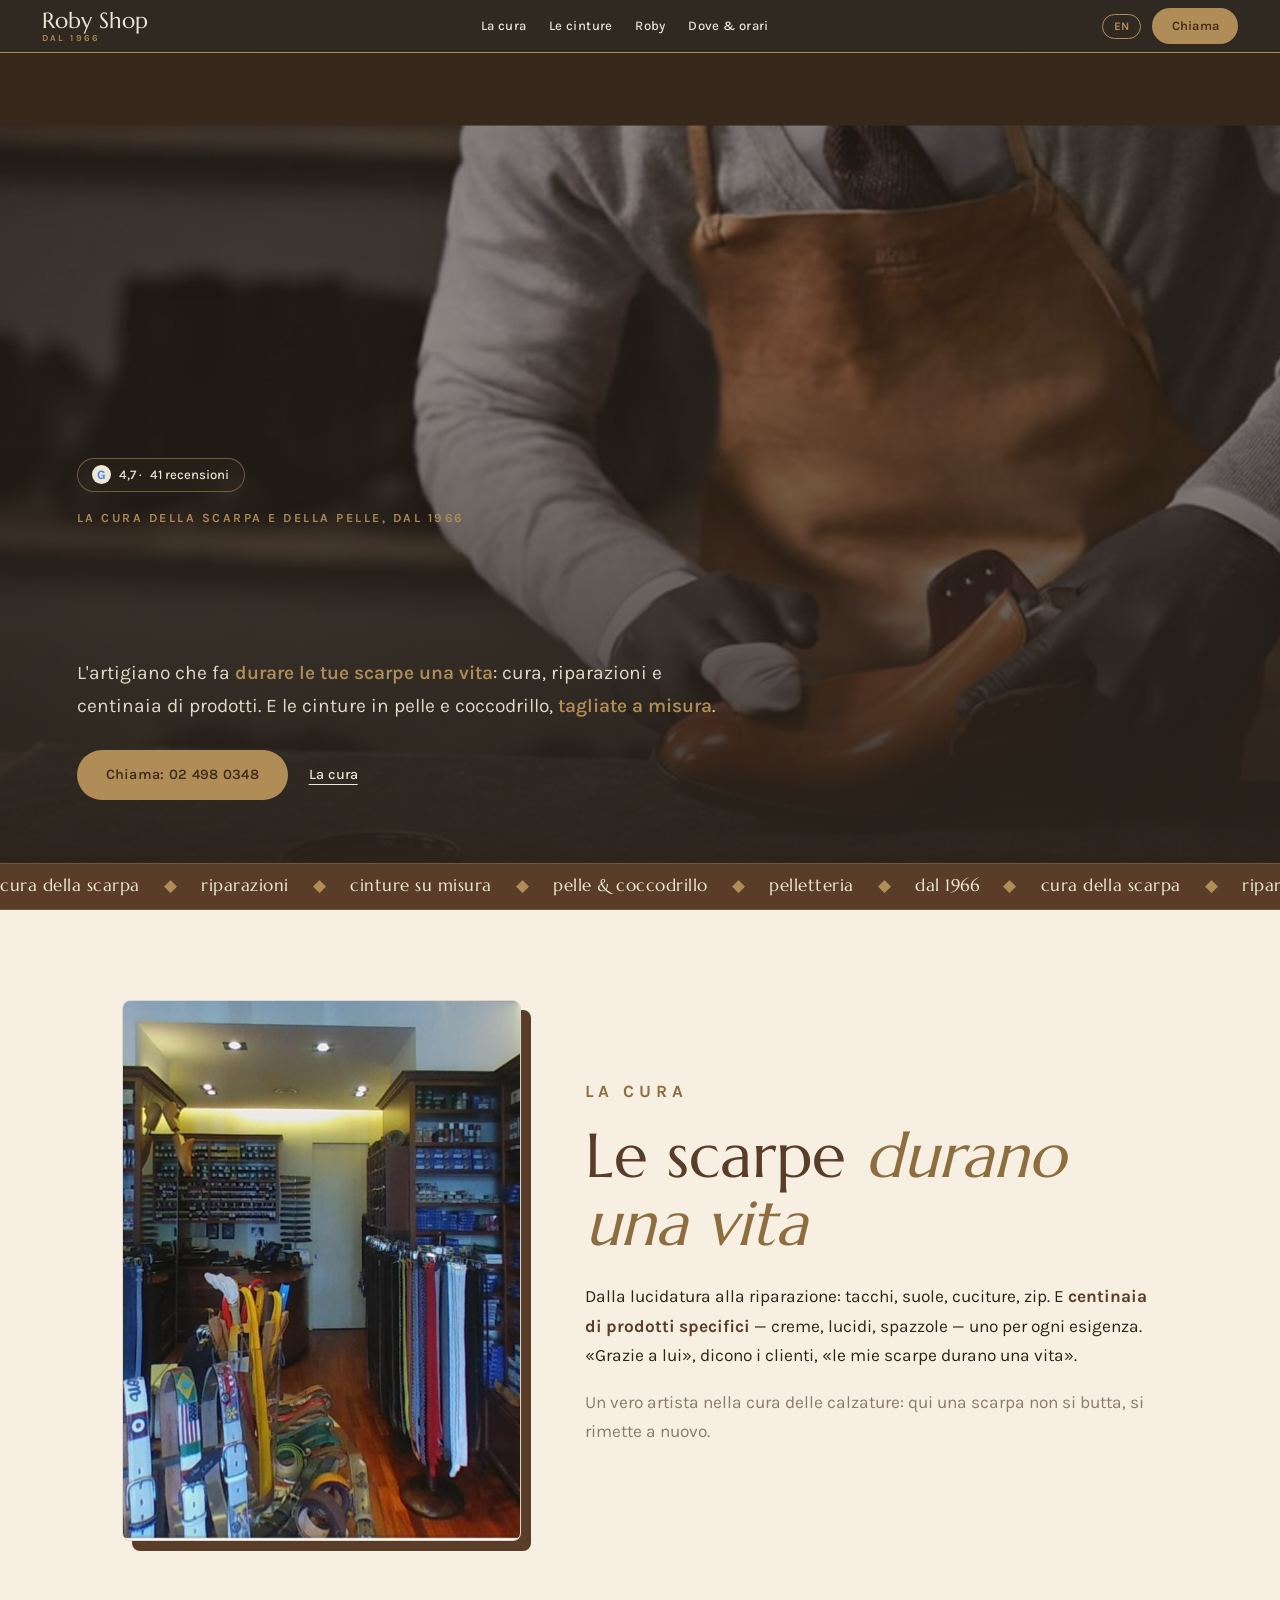
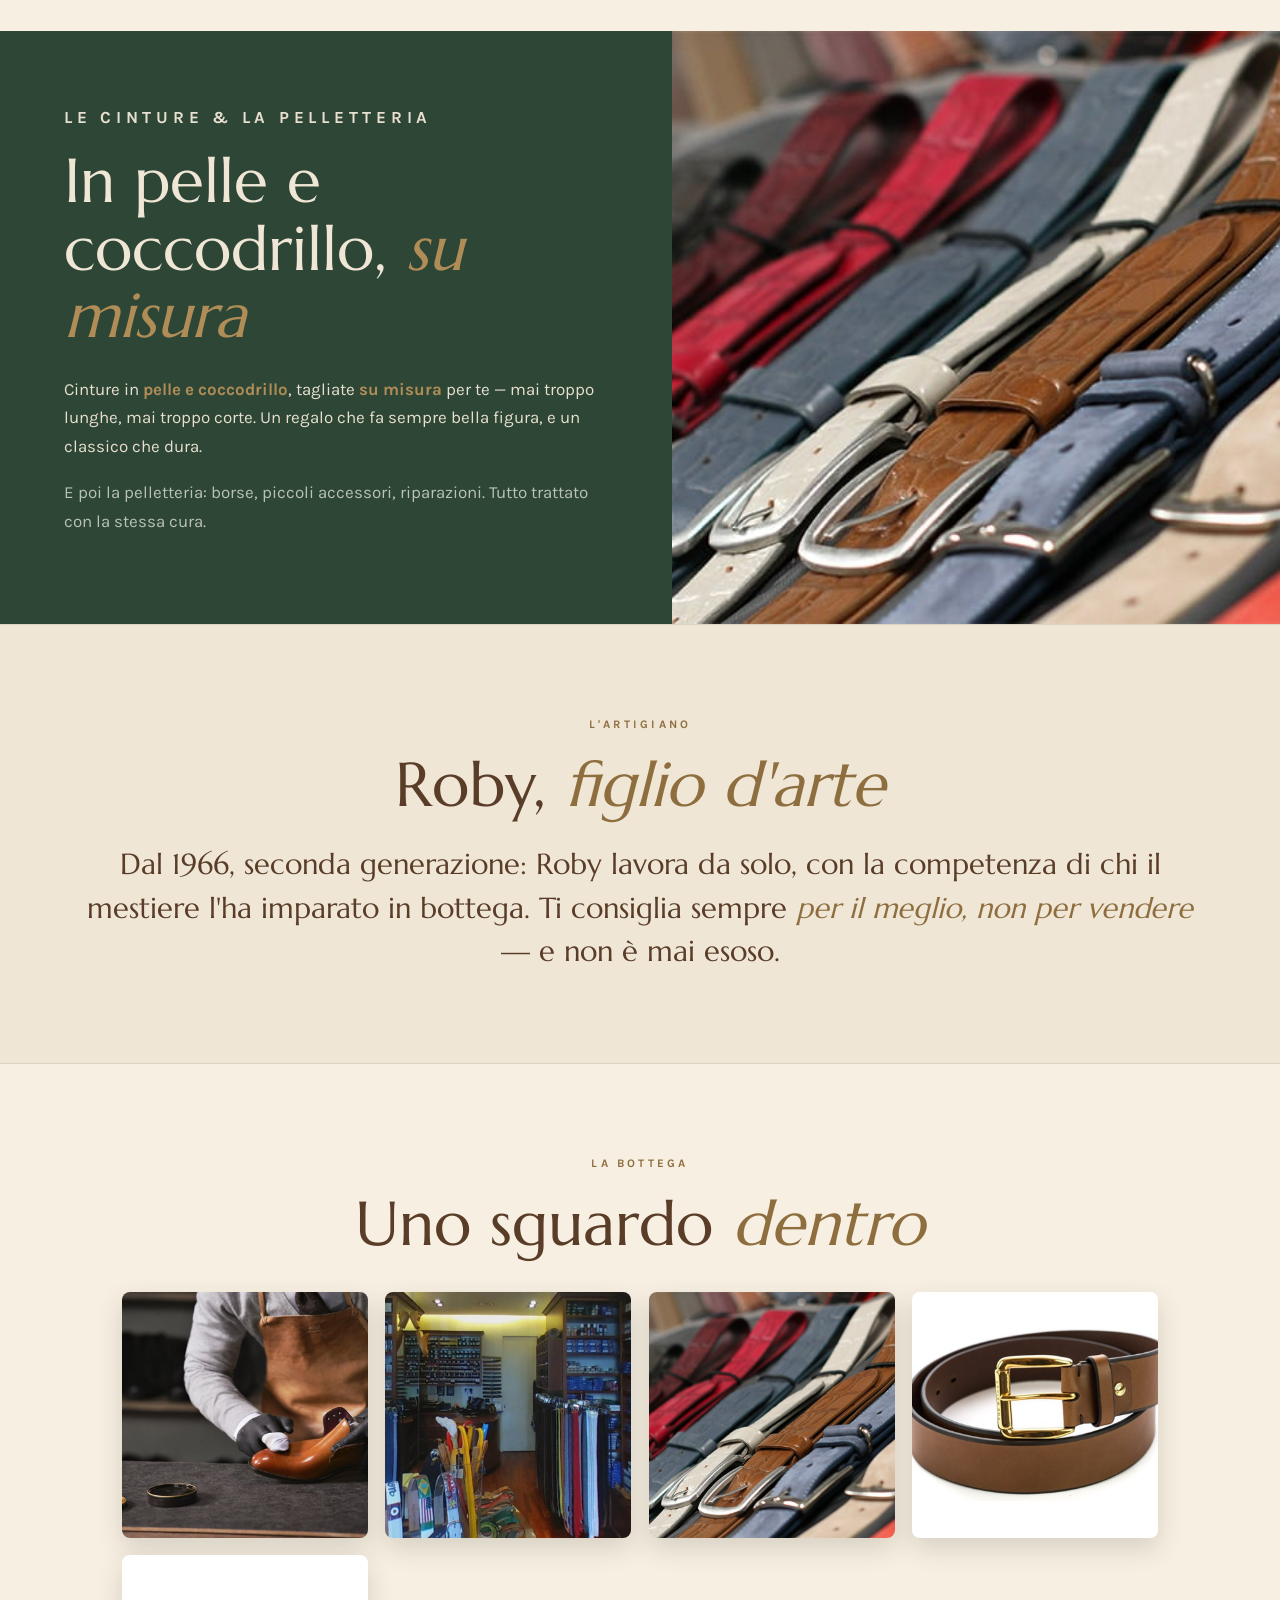
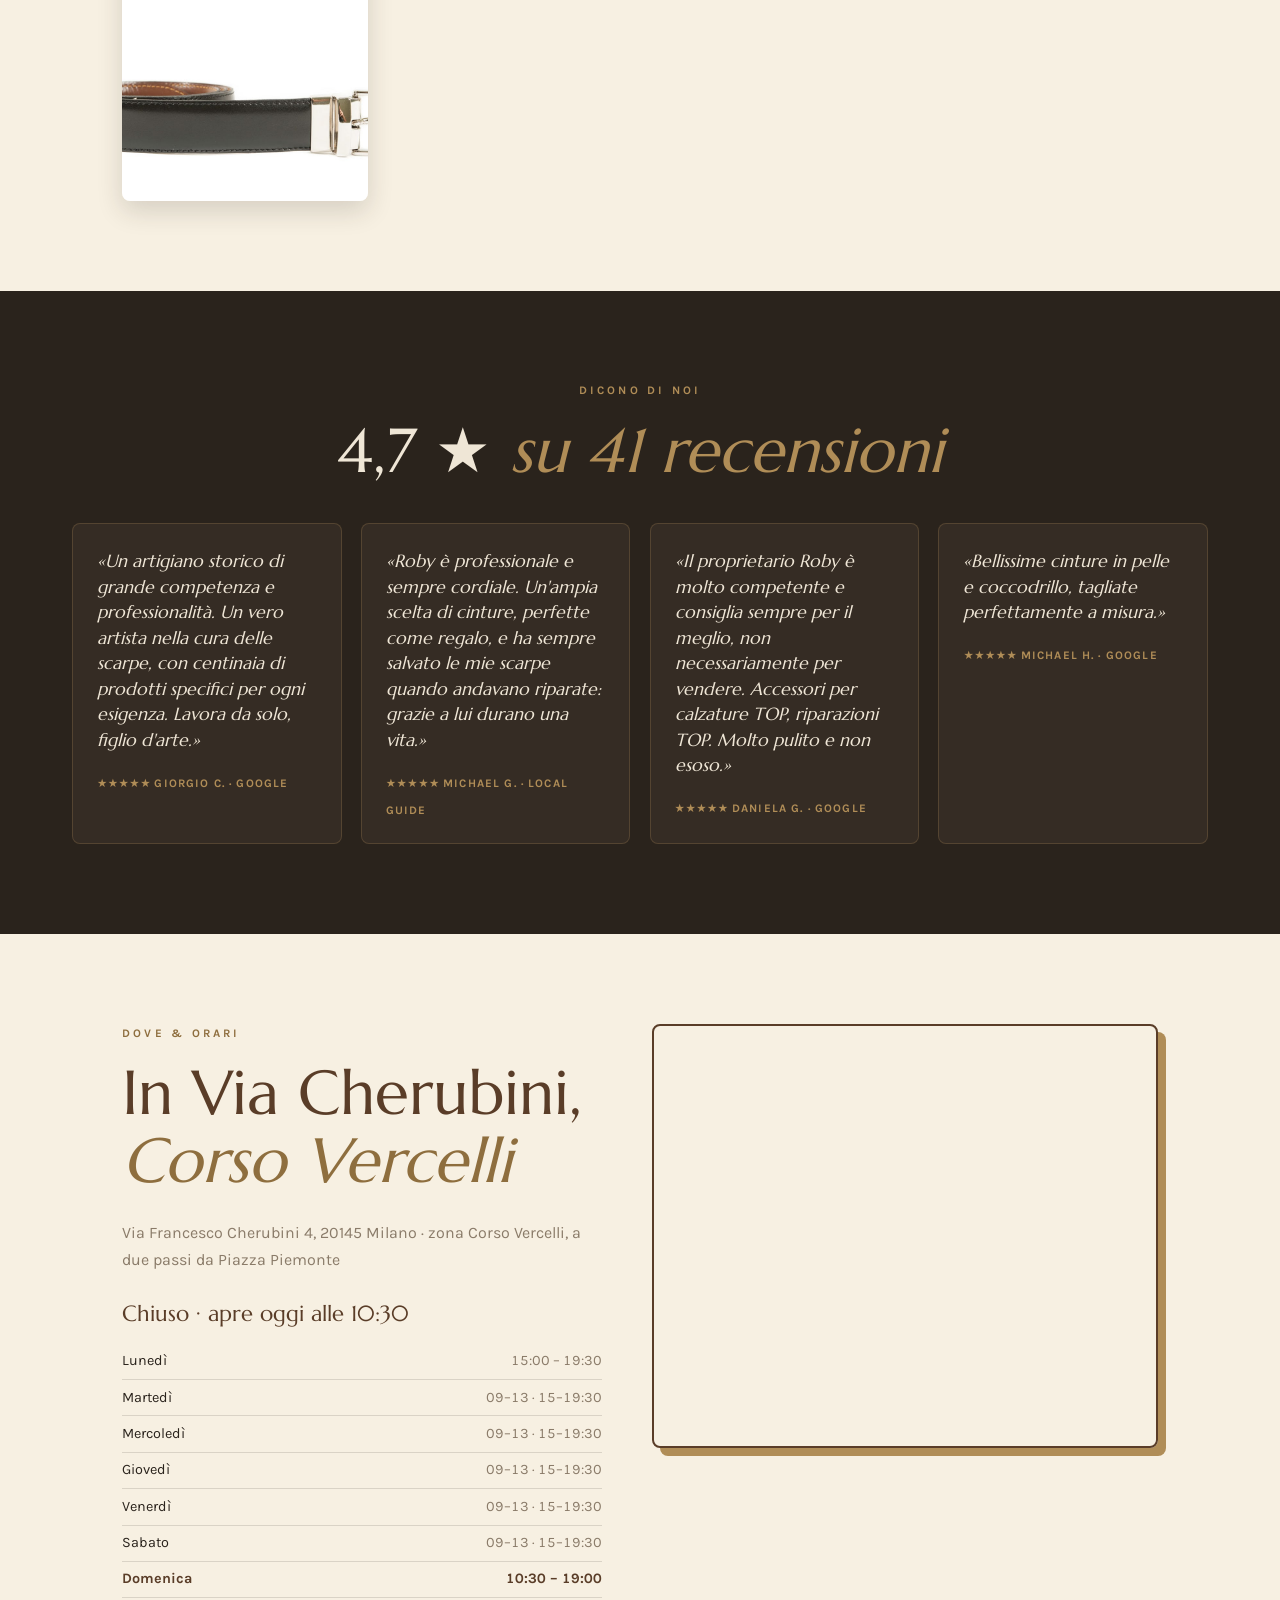
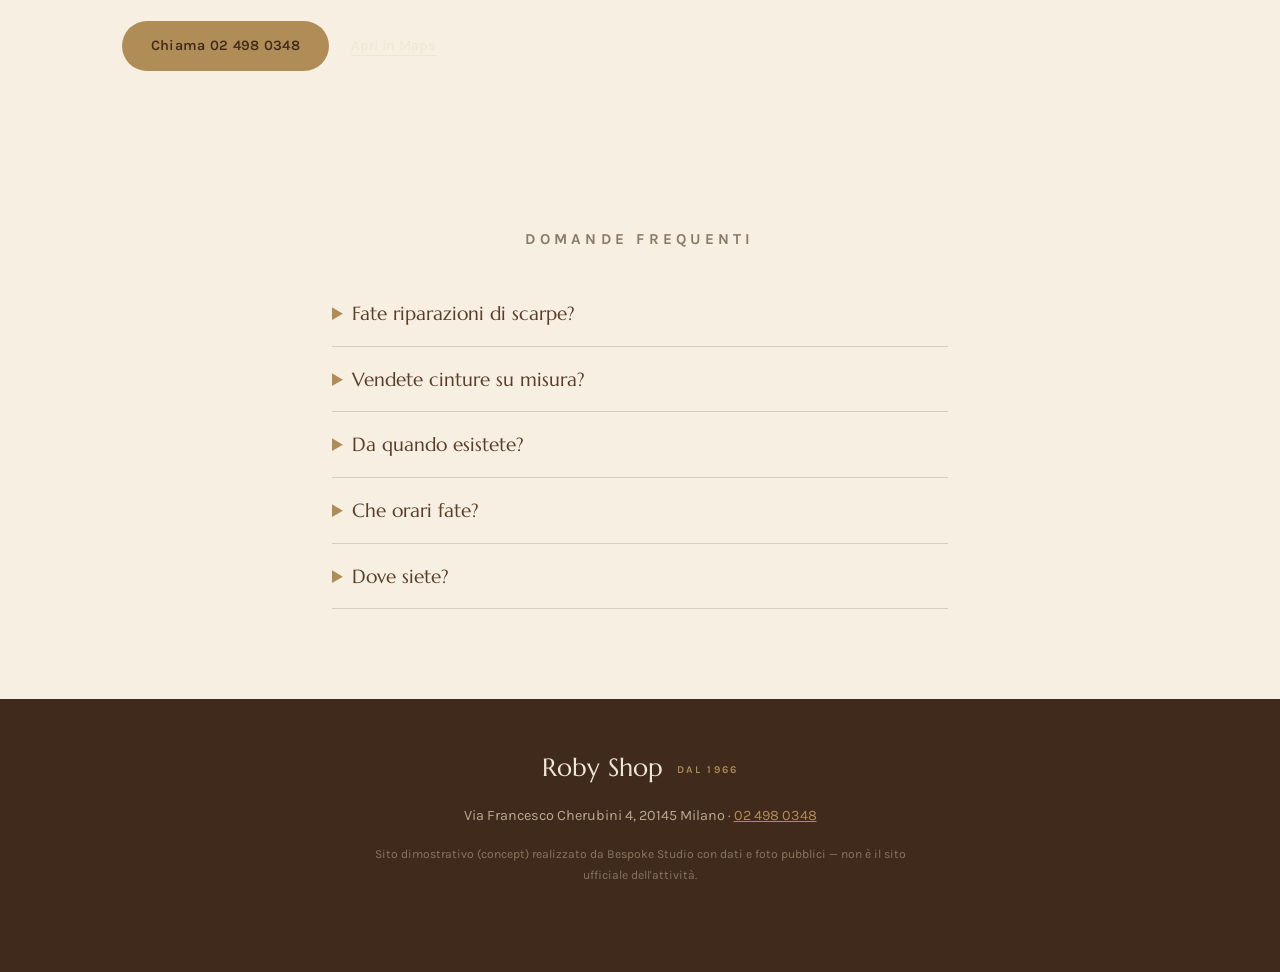
==== index.html @ acda4b62 "Roby Shop — la cura della scarpa e della pelle dal 1966 (Corso Vercelli) Sito dimostrativo (concept)" ====
<!DOCTYPE html>
<html lang="it">
<head>
<meta charset="UTF-8">
<meta name="viewport" content="width=device-width, initial-scale=1.0">
<title>Roby Shop — cura della scarpa e pelletteria dal 1966, Corso Vercelli Milano</title>
<meta name="description" content="Roby Shop, dal 1966 in Via Cherubini 4 a Milano (Corso Vercelli): la cura della scarpa con centinaia di prodotti e riparazioni impeccabili, le cinture in pelle e coccodrillo tagliate a misura, la pelletteria. L'artigiano che fa durare le tue scarpe una vita. Chiama 02 498 0348.">
<link rel="canonical" href="https://rotenzark.github.io/roby-shop/">
<meta property="og:type" content="website">
<meta property="og:title" content="Roby Shop — cura della scarpa e pelletteria dal 1966, Milano">
<meta property="og:description" content="La cura della scarpa, le riparazioni e le cinture in pelle e coccodrillo tagliate a misura. L'artigiano di Corso Vercelli che fa durare le scarpe una vita, dal 1966.">
<meta property="og:image" content="https://rotenzark.github.io/roby-shop/img/og-image.jpg">
<meta property="og:url" content="https://rotenzark.github.io/roby-shop/">
<meta name="twitter:card" content="summary_large_image">
<link rel="icon" href="img/favicon.svg" type="image/svg+xml">
<link rel="icon" href="img/favicon-32.png" type="image/png" sizes="32x32">
<link rel="apple-touch-icon" href="img/apple-touch-icon.png">
<link rel="preconnect" href="https://fonts.googleapis.com">
<link rel="preconnect" href="https://fonts.gstatic.com" crossorigin>
<link href="https://fonts.googleapis.com/css2?family=Marcellus&family=Karla:ital,wght@0,300;0,400;0,500;0,600;1,400&display=swap" rel="stylesheet">
<link rel="stylesheet" href="css/styles.css?v=1">
<script type="application/ld+json">
{
  "@context": "https://schema.org",
  "@graph": [
    {
      "@type": "ShoeStore",
      "name": "Roby Shop",
      "image": "https://rotenzark.github.io/roby-shop/img/og-image.jpg",
      "url": "https://rotenzark.github.io/roby-shop/",
      "telephone": "+39024980348",
      "priceRange": "€€",
      "description": "Bottega di cura della scarpa, riparazioni e pelletteria dal 1966 in Corso Vercelli, Milano: centinaia di prodotti per la cura, cinture in pelle e coccodrillo tagliate a misura.",
      "address": { "@type": "PostalAddress", "streetAddress": "Via Francesco Cherubini 4", "addressLocality": "Milano", "postalCode": "20145", "addressCountry": "IT" },
      "geo": { "@type": "GeoCoordinates", "latitude": 45.4669015, "longitude": 9.159762 },
      "aggregateRating": { "@type": "AggregateRating", "ratingValue": "4.7", "reviewCount": "41", "bestRating": "5" },
      "openingHoursSpecification": [
        { "@type": "OpeningHoursSpecification", "dayOfWeek": "Monday", "opens": "15:00", "closes": "19:30" },
        { "@type": "OpeningHoursSpecification", "dayOfWeek": ["Tuesday","Wednesday","Thursday","Friday","Saturday"], "opens": "09:00", "closes": "13:00" },
        { "@type": "OpeningHoursSpecification", "dayOfWeek": ["Tuesday","Wednesday","Thursday","Friday","Saturday"], "opens": "15:00", "closes": "19:30" },
        { "@type": "OpeningHoursSpecification", "dayOfWeek": "Sunday", "opens": "10:30", "closes": "19:00" }
      ]
    },
    {
      "@type": "FAQPage",
      "mainEntity": [
        { "@type": "Question", "name": "Fate riparazioni di scarpe?", "acceptedAnswer": { "@type": "Answer", "text": "Sì: tacchi, suole, cuciture, zip. E la cura completa con centinaia di prodotti specifici — lucidi, creme, spazzole — per far durare le tue scarpe una vita." } },
        { "@type": "Question", "name": "Vendete cinture su misura?", "acceptedAnswer": { "@type": "Answer", "text": "Sì: cinture in pelle e in coccodrillo, tagliate a misura per te. Perfette anche come regalo. E ripariamo borse e pelletteria." } },
        { "@type": "Question", "name": "Da quando esistete?", "acceptedAnswer": { "@type": "Answer", "text": "Dal 1966. Roby è un artigiano figlio d'arte, seconda generazione: consiglia sempre per il meglio, non per vendere." } },
        { "@type": "Question", "name": "Che orari fate?", "acceptedAnswer": { "@type": "Answer", "text": "Lunedì 15:00–19:30; da martedì a sabato 09:00–13:00 e 15:00–19:30; domenica 10:30–19:00." } },
        { "@type": "Question", "name": "Dove siete?", "acceptedAnswer": { "@type": "Answer", "text": "In Via Francesco Cherubini 4 a Milano, zona Corso Vercelli. Per informazioni chiama 02 498 0348." } }
      ]
    }
  ]
}
</script>
</head>
<body>

<!-- INTRO -->
<div id="intro" aria-hidden="true">
  <div class="intro-inner">
    <p class="intro-name">Roby Shop</p>
    <p class="intro-sub">dal 1966 · Milano</p>
  </div>
</div>

<!-- HEADER -->
<header id="site-head">
  <a class="brand" href="#top" aria-label="Roby Shop — torna su">
    <span class="brand-name">Roby Shop</span>
    <span class="brand-since">dal 1966</span>
  </a>
  <nav id="mainNav" aria-label="Navigazione principale">
    <a href="#cura" data-i18n="nav.cura">La cura</a>
    <a href="#cinture" data-i18n="nav.cinture">Le cinture</a>
    <a href="#roby" data-i18n="nav.roby">Roby</a>
    <a href="#dove" data-i18n="nav.dove">Dove &amp; orari</a>
  </nav>
  <div class="head-actions">
    <button id="langToggle" type="button" aria-label="Switch language">EN</button>
    <a class="head-call" href="tel:+39024980348" data-i18n="nav.chiama">Chiama</a>
    <button id="burger" aria-label="Menu" aria-expanded="false" aria-controls="mainNav"><span></span><span></span><span></span></button>
  </div>
</header>

<main id="top">

  <!-- HERO -->
  <section class="hero">
    <img id="heroPhoto" src="img/hero.jpg" alt="L'artigiano di Roby Shop che lucida una scarpa in pelle" width="800" height="562" fetchpriority="high">
    <div class="hero-shade" aria-hidden="true"></div>
    <div class="hero-content">
      <p class="hero-badge reveal-hero"><span class="g-logo" aria-hidden="true">G</span> 4,7 · <span data-i18n="hero.rec">41 recensioni</span></p>
      <p class="hero-kicker reveal-hero" data-i18n="hero.kicker">La cura della scarpa e della pelle, dal 1966</p>
      <h1 class="hero-title reveal-hero">Roby Shop</h1>
      <p class="hero-sub reveal-hero" data-i18n="hero.sub">L'artigiano che fa <strong>durare le tue scarpe una vita</strong>: cura, riparazioni e centinaia di prodotti. E le cinture in pelle e coccodrillo, <strong>tagliate a misura</strong>.</p>
      <div class="hero-cta reveal-hero">
        <a class="btn-primary" href="tel:+39024980348" data-i18n="hero.cta1">Chiama: 02 498 0348</a>
        <a class="btn-ghost" href="#cura" data-i18n="hero.cta2">La cura</a>
      </div>
    </div>
  </section>

  <!-- TICKER -->
  <div class="ticker" aria-hidden="true">
    <div class="ticker-track">
      <span data-i18n="tk.1">cura della scarpa</span><i>◆</i><span data-i18n="tk.2">riparazioni</span><i>◆</i><span data-i18n="tk.3">cinture su misura</span><i>◆</i><span data-i18n="tk.4">pelle &amp; coccodrillo</span><i>◆</i><span data-i18n="tk.5">pelletteria</span><i>◆</i><span data-i18n="tk.6">dal 1966</span><i>◆</i>
      <span data-i18n="tk.1b">cura della scarpa</span><i>◆</i><span data-i18n="tk.2b">riparazioni</span><i>◆</i><span data-i18n="tk.3b">cinture su misura</span><i>◆</i><span data-i18n="tk.4b">pelle &amp; coccodrillo</span><i>◆</i><span data-i18n="tk.5b">pelletteria</span><i>◆</i><span data-i18n="tk.6b">dal 1966</span><i>◆</i>
    </div>
  </div>

  <!-- LA CURA -->
  <section id="cura" class="cura">
    <figure class="cura-foto reveal" data-full="img/interno.jpg">
      <img src="img/interno.jpg" alt="L'interno di Roby Shop con i prodotti per la cura della scarpa" width="589" height="800">
    </figure>
    <div class="cura-testo">
      <p class="kicker reveal" data-i18n="cura.kicker">La cura</p>
      <h2 class="titolo reveal"><span data-i18n="cura.t1">Le scarpe</span> <em data-i18n="cura.t2">durano una vita</em></h2>
      <p class="reveal" data-i18n="cura.p1">Dalla lucidatura alla riparazione: tacchi, suole, cuciture, zip. E <strong>centinaia di prodotti specifici</strong> — creme, lucidi, spazzole — uno per ogni esigenza. «Grazie a lui», dicono i clienti, «le mie scarpe durano una vita».</p>
      <p class="reveal muted" data-i18n="cura.p2">Un vero artista nella cura delle calzature: qui una scarpa non si butta, si rimette a nuovo.</p>
    </div>
  </section>

  <!-- LE CINTURE -->
  <section id="cinture" class="cinture">
    <div class="cinture-testo">
      <p class="kicker kicker-ottone reveal" data-i18n="cin.kicker">Le cinture &amp; la pelletteria</p>
      <h2 class="titolo titolo-chiaro reveal"><span data-i18n="cin.t1">In pelle e coccodrillo,</span> <em data-i18n="cin.t2">su misura</em></h2>
      <p class="reveal" data-i18n="cin.p1">Cinture in <strong>pelle e coccodrillo</strong>, tagliate <strong>su misura</strong> per te — mai troppo lunghe, mai troppo corte. Un regalo che fa sempre bella figura, e un classico che dura.</p>
      <p class="reveal muted" data-i18n="cin.p2">E poi la pelletteria: borse, piccoli accessori, riparazioni. Tutto trattato con la stessa cura.</p>
    </div>
    <figure class="cinture-foto reveal" data-full="img/cinture.jpg">
      <img src="img/cinture.jpg" alt="Le cinture in pelle di Roby Shop" width="1000" height="439">
    </figure>
  </section>

  <!-- ROBY -->
  <section id="roby" class="roby">
    <p class="kicker reveal" data-i18n="roby.kicker">L'artigiano</p>
    <h2 class="titolo reveal"><span data-i18n="roby.t1">Roby,</span> <em data-i18n="roby.t2">figlio d'arte</em></h2>
    <p class="roby-lead reveal" data-i18n="roby.lead">Dal 1966, seconda generazione: Roby lavora da solo, con la competenza di chi il mestiere l'ha imparato in bottega. Ti consiglia sempre <strong>per il meglio, non per vendere</strong> — e non è mai esoso.</p>
  </section>

  <!-- GALLERY -->
  <section id="gallery" class="gallery">
    <p class="kicker reveal" data-i18n="gal.kicker">La bottega</p>
    <h2 class="titolo reveal"><span data-i18n="gal.t1">Uno sguardo</span> <em data-i18n="gal.t2">dentro</em></h2>
    <div class="gallery-grid">
      <figure class="shot reveal" data-full="img/gal1.jpg"><img src="img/gal1.jpg" alt="La lucidatura di una scarpa" width="760" height="760"></figure>
      <figure class="shot reveal" data-full="img/gal2.jpg"><img src="img/gal2.jpg" alt="L'interno della bottega" width="760" height="760"></figure>
      <figure class="shot reveal" data-full="img/gal3.jpg"><img src="img/gal3.jpg" alt="Le cinture in pelle" width="760" height="760"></figure>
      <figure class="shot reveal" data-full="img/gal4.jpg"><img src="img/gal4.jpg" alt="Una cintura in cuoio" width="760" height="760"></figure>
      <figure class="shot reveal" data-full="img/gal5.jpg"><img src="img/gal5.jpg" alt="Una cintura reversibile" width="760" height="760"></figure>
    </div>
  </section>

  <!-- RECENSIONI -->
  <section id="recensioni" class="recensioni">
    <p class="kicker reveal" data-i18n="rec.kicker">Dicono di noi</p>
    <h2 class="titolo reveal"><span>4,7 ★</span> <em data-i18n="rec.t2">su 41 recensioni</em></h2>
    <div class="rec-grid">
      <blockquote class="rec reveal"><p data-i18n="rec.r1">«Un artigiano storico di grande competenza e professionalità. Un vero artista nella cura delle scarpe, con centinaia di prodotti specifici per ogni esigenza. Lavora da solo, figlio d'arte.»</p><cite>Giorgio C. · Google</cite></blockquote>
      <blockquote class="rec reveal"><p data-i18n="rec.r2">«Roby è professionale e sempre cordiale. Un'ampia scelta di cinture, perfette come regalo, e ha sempre salvato le mie scarpe quando andavano riparate: grazie a lui durano una vita.»</p><cite>Michael G. · Local Guide</cite></blockquote>
      <blockquote class="rec reveal"><p data-i18n="rec.r3">«Il proprietario Roby è molto competente e consiglia sempre per il meglio, non necessariamente per vendere. Accessori per calzature TOP, riparazioni TOP. Molto pulito e non esoso.»</p><cite>Daniela G. · Google</cite></blockquote>
      <blockquote class="rec reveal"><p data-i18n="rec.r4">«Bellissime cinture in pelle e coccodrillo, tagliate perfettamente a misura.»</p><cite>Michael H. · Google</cite></blockquote>
    </div>
  </section>

  <!-- DOVE -->
  <section id="dove" class="dove">
    <div class="dove-info">
      <p class="kicker reveal" data-i18n="dove.kicker">Dove &amp; orari</p>
      <h2 class="titolo reveal"><span data-i18n="dove.t1">In Via Cherubini,</span> <em data-i18n="dove.t2">Corso Vercelli</em></h2>
      <p class="dove-metro reveal" data-i18n="dove.metro">Via Francesco Cherubini 4, 20145 Milano · zona Corso Vercelli, a due passi da Piazza Piemonte</p>
      <div class="orari reveal">
        <p id="orarioStato" class="orario-stato">…</p>
        <table id="orariTable" aria-label="Orari di apertura">
          <tr data-day="1"><td data-i18n="giorni.lun">Lunedì</td><td>15:00 – 19:30</td></tr>
          <tr data-day="2"><td data-i18n="giorni.mar">Martedì</td><td>09–13 · 15–19:30</td></tr>
          <tr data-day="3"><td data-i18n="giorni.mer">Mercoledì</td><td>09–13 · 15–19:30</td></tr>
          <tr data-day="4"><td data-i18n="giorni.gio">Giovedì</td><td>09–13 · 15–19:30</td></tr>
          <tr data-day="5"><td data-i18n="giorni.ven">Venerdì</td><td>09–13 · 15–19:30</td></tr>
          <tr data-day="6"><td data-i18n="giorni.sab">Sabato</td><td>09–13 · 15–19:30</td></tr>
          <tr data-day="0"><td data-i18n="giorni.dom">Domenica</td><td>10:30 – 19:00</td></tr>
        </table>
      </div>
      <div class="dove-cta reveal">
        <a class="btn-primary" href="tel:+39024980348" data-i18n="dove.chiama">Chiama 02 498 0348</a>
        <a class="btn-ghost" href="https://www.google.com/maps/place/Roby+Shop/@45.4669015,9.159762,17z" target="_blank" rel="noopener" data-i18n="dove.apri">Apri in Maps</a>
      </div>
    </div>
    <div class="dove-media">
      <div class="mappa reveal">
        <iframe title="Mappa: Roby Shop, Via Cherubini 4, Milano" src="https://www.google.com/maps?q=Roby+Shop,+Via+Cherubini+4,+20145+Milano&output=embed" loading="lazy" referrerpolicy="no-referrer-when-downgrade" allowfullscreen></iframe>
      </div>
    </div>
  </section>

  <!-- FAQ -->
  <section class="faq" aria-label="Domande frequenti">
    <p class="kicker reveal" data-i18n="faq.kicker">Domande frequenti</p>
    <div class="faq-list">
      <details class="reveal"><summary data-i18n="faq.q1">Fate riparazioni di scarpe?</summary><p data-i18n="faq.a1">Sì: tacchi, suole, cuciture, zip. E la cura completa con centinaia di prodotti specifici — lucidi, creme, spazzole — per far durare le tue scarpe una vita.</p></details>
      <details class="reveal"><summary data-i18n="faq.q2">Vendete cinture su misura?</summary><p data-i18n="faq.a2">Sì: cinture in pelle e in coccodrillo, tagliate a misura per te. Perfette anche come regalo. E ripariamo borse e pelletteria.</p></details>
      <details class="reveal"><summary data-i18n="faq.q3">Da quando esistete?</summary><p data-i18n="faq.a3">Dal 1966. Roby è un artigiano figlio d'arte, seconda generazione: consiglia sempre per il meglio, non per vendere.</p></details>
      <details class="reveal"><summary data-i18n="faq.q4">Che orari fate?</summary><p data-i18n="faq.a4">Lunedì 15:00–19:30; da martedì a sabato 09:00–13:00 e 15:00–19:30; domenica 10:30–19:00.</p></details>
      <details class="reveal"><summary data-i18n="faq.q5">Dove siete?</summary><p data-i18n="faq.a5">In Via Francesco Cherubini 4 a Milano, zona Corso Vercelli. Chiama 02 498 0348.</p></details>
    </div>
  </section>

</main>

<footer>
  <p class="foot-brand">Roby Shop <span>dal 1966</span></p>
  <p data-i18n="foot.dove">Via Francesco Cherubini 4, 20145 Milano · <a href="tel:+39024980348">02 498 0348</a></p>
  <p class="foot-demo" data-i18n="foot.demo">Sito dimostrativo (concept) realizzato da Bespoke Studio con dati e foto pubblici — non è il sito ufficiale dell'attività.</p>
</footer>

<div class="actionbar" id="actionBar">
  <a href="tel:+39024980348" data-i18n="bar.chiama">Chiama</a>
  <a href="#dove" data-i18n="bar.orari">Orari</a>
  <a href="https://www.google.com/maps?q=Via+Cherubini+4,+20145+Milano" target="_blank" rel="noopener" data-i18n="bar.mappa">Indicazioni</a>
</div>

<div id="lightbox" hidden>
  <button id="lightboxClose" aria-label="Chiudi">&times;</button>
  <img id="lightboxImg" src="" alt="">
</div>

<script src="https://cdnjs.cloudflare.com/ajax/libs/gsap/3.12.5/gsap.min.js" defer></script>
<script src="https://cdnjs.cloudflare.com/ajax/libs/gsap/3.12.5/ScrollTrigger.min.js" defer></script>
<script src="js/main.js?v=1" defer></script>
</body>
</html>
---- css/styles.css ----
/* Roby Shop — design system
   Palette (cuoio): cuoio #5A3D28 · crema #EFE6D6 · carta #F7F0E2 · ottone #B08D57 · verde bottiglia #2E4636 · carbone #2A231C
   Font: Marcellus (display serif classico) · Karla (testo)
   Gesto-firma: la cura della scarpa (durano una vita) + le cinture su misura + Roby figlio d'arte dal 1966 */

:root{
  --cuoio:#5A3D28;
  --cuoio-scuro:#3F2A1B;
  --crema:#EFE6D6;
  --carta:#F7F0E2;
  --ottone:#B08D57;
  --ottone-scuro:#8E6E3E;
  --verde:#2E4636;
  --carbone:#2A231C;
  --grigio:#8A7B69;
  --disp:'Marcellus',Georgia,serif;
  --testo:'Karla',system-ui,sans-serif;
  --r:8px;
}

*,*::before,*::after{box-sizing:border-box}
[hidden]{display:none!important}
img{max-width:100%;height:auto;display:block}
body{margin:0;font-family:var(--testo);font-weight:400;color:var(--carbone);background:var(--carta);line-height:1.7}
a{color:inherit}
h1,h2,h3{line-height:1.08;margin:0 0 .4em;font-weight:400}
@media (prefers-reduced-motion: reduce){*,*::before,*::after{animation-duration:.01ms!important;animation-iteration-count:1!important;transition-duration:.01ms!important;scroll-behavior:auto!important}}
html{scroll-behavior:smooth}

/* etichette */
.kicker{font-family:var(--testo);font-weight:700;font-size:.72rem;letter-spacing:.28em;text-transform:uppercase;color:var(--ottone-scuro);margin:0 0 1rem}
.kicker-ottone{color:var(--ottone)}
.titolo{font-family:var(--disp);font-size:clamp(2.2rem,5.2vw,3.9rem);color:var(--cuoio);line-height:1.08}
.titolo em{font-style:italic;color:var(--ottone-scuro)}
.titolo-chiaro{color:var(--crema)}
.titolo-chiaro em{color:var(--ottone)}
.muted{color:var(--grigio)}

/* intro */
#intro{position:fixed;inset:0;background:var(--cuoio);z-index:200;display:flex;align-items:center;justify-content:center;transition:opacity .6s ease}
#intro.hide{opacity:0;pointer-events:none}
.intro-inner{text-align:center;color:var(--crema)}
.intro-name{font-family:var(--disp);font-size:clamp(2.6rem,10vw,4.6rem);margin:0 0 .3rem;color:var(--crema);opacity:0;animation:fadeUp .7s ease forwards}
@keyframes fadeUp{from{opacity:0;transform:translateY(14px)}to{opacity:1;transform:none}}
.reduced-motion .intro-name{opacity:1;transform:none;animation:none}
.intro-sub{font-family:var(--testo);font-weight:600;font-size:.72rem;letter-spacing:.3em;text-transform:uppercase;color:var(--ottone);margin:0}

/* header */
#site-head{position:sticky;top:0;z-index:100;display:flex;align-items:center;justify-content:space-between;gap:1rem;padding:.5rem clamp(1rem,4vw,2.6rem);background:rgba(42,35,28,.97);border-bottom:1px solid var(--ottone)}
.brand{display:flex;flex-direction:column;line-height:1;text-decoration:none;color:var(--crema)}
.brand-name{font-family:var(--disp);font-size:1.35rem}
.brand-since{font-family:var(--testo);font-weight:600;font-size:.58rem;letter-spacing:.26em;text-transform:uppercase;color:var(--ottone);margin-top:2px}
#mainNav{display:flex;gap:1.4rem}
#mainNav a{font-size:.82rem;font-weight:500;letter-spacing:.03em;text-decoration:none;color:var(--crema)}
#mainNav a:hover{color:var(--ottone)}
.head-actions{display:flex;align-items:center;gap:.7rem}
#langToggle{font-family:var(--testo);font-weight:700;font-size:.72rem;background:none;border:1px solid var(--ottone);color:var(--ottone);border-radius:99px;padding:.28rem .7rem;cursor:pointer}
.head-call{font-weight:600;font-size:.8rem;letter-spacing:.02em;text-decoration:none;background:var(--ottone);color:var(--cuoio-scuro);padding:.46rem 1.2rem;border-radius:99px}
.head-call:hover{background:var(--crema)}
#burger{display:none;flex-direction:column;gap:5px;background:none;border:none;cursor:pointer;padding:.35rem;position:relative;z-index:112}
#burger span{width:24px;height:2.5px;background:var(--crema);border-radius:2px;transition:transform .3s,opacity .3s}
#burger[aria-expanded="true"] span:nth-child(1){transform:translateY(7.5px) rotate(45deg)}
#burger[aria-expanded="true"] span:nth-child(2){opacity:0}
#burger[aria-expanded="true"] span:nth-child(3){transform:translateY(-7.5px) rotate(-45deg)}
#burger[aria-expanded="true"] span{background:var(--ottone)}

/* hero */
.hero{position:relative;min-height:90vh;min-height:90svh;display:flex;align-items:flex-end;overflow:hidden;background:var(--cuoio-scuro)}
#heroPhoto{position:absolute;inset:0;width:100%;height:112%;object-fit:cover;object-position:center 40%;opacity:.8}
.hero-shade{position:absolute;inset:0;background:linear-gradient(180deg,rgba(42,35,28,.4) 0%,rgba(42,35,28,.35) 38%,rgba(42,35,28,.94) 100%)}
.hero-content{position:relative;z-index:2;padding:0 clamp(1.2rem,6vw,5rem) clamp(2.6rem,7vh,5rem);max-width:900px}
.hero-badge{display:inline-flex;align-items:center;gap:.5rem;color:var(--crema);font-weight:500;font-size:.82rem;background:rgba(42,35,28,.6);border:1px solid rgba(176,141,87,.55);border-radius:99px;padding:.32rem .9rem;margin:0 0 1rem}
.g-logo{font-weight:700;background:var(--crema);color:#4285F4;border-radius:50%;width:1.2rem;height:1.2rem;display:inline-flex;align-items:center;justify-content:center;font-size:.8rem}
.hero-kicker{font-family:var(--testo);font-weight:600;font-size:.78rem;letter-spacing:.2em;text-transform:uppercase;color:var(--ottone);margin:0 0 .6rem}
.hero-title{font-family:var(--disp);color:var(--crema);font-size:clamp(3rem,9vw,6.4rem);line-height:1;margin:0 0 1rem}
.hero-sub{color:#E4D8C4;font-size:clamp(1rem,1.9vw,1.2rem);max-width:34em;margin:0 0 1.7rem}
.hero-sub strong{color:var(--ottone);font-weight:600}
.hero-cta{display:flex;gap:.9rem;flex-wrap:wrap}
.btn-primary{font-family:var(--testo);font-weight:600;letter-spacing:.02em;text-decoration:none;background:var(--ottone);color:var(--cuoio-scuro);padding:.82rem 1.8rem;border-radius:99px;font-size:.9rem;display:inline-block}
.btn-primary:hover{background:var(--crema)}
.btn-ghost{font-weight:500;text-decoration:underline;text-underline-offset:5px;color:var(--crema);padding:.82rem .4rem;font-size:.9rem}

/* ticker */
.ticker{background:var(--cuoio);color:var(--crema);overflow:hidden;padding:.5rem 0;border-block:1px solid rgba(176,141,87,.3)}
.ticker-track{display:flex;gap:1.5rem;white-space:nowrap;width:max-content;animation:ticker 30s linear infinite;font-family:var(--disp);font-size:1.05rem;letter-spacing:.03em}
.ticker-track i{color:var(--ottone);font-style:normal}
@keyframes ticker{to{transform:translateX(-50%)}}
.reduced-motion .ticker-track{animation:none}

/* cura */
.cura{max-width:1180px;margin:0 auto;padding:clamp(4rem,10vh,7rem) clamp(1.2rem,6vw,4.5rem);display:grid;grid-template-columns:minmax(0,.82fr) minmax(0,1.18fr);gap:clamp(2rem,5vw,4rem);align-items:center}
.cura-foto{margin:0;border-radius:var(--r);overflow:hidden;cursor:zoom-in;box-shadow:10px 10px 0 var(--cuoio);border:1px solid rgba(42,35,28,.12)}
.cura-foto img{width:100%;height:100%;object-fit:cover;transition:transform .6s ease}
.cura-foto:hover img{transform:scale(1.04)}
.cura-testo p{font-size:1.08rem;max-width:34em}
.cura-testo p strong{color:var(--cuoio)}

/* cinture */
.cinture{background:var(--verde);color:var(--crema);display:grid;grid-template-columns:minmax(0,1.05fr) minmax(0,.95fr);gap:0;align-items:center}
.cinture-testo{padding:clamp(3rem,8vh,5.5rem) clamp(1.4rem,5vw,4rem)}
.cinture-testo p{font-size:1.06rem;color:#E7DFCF}
.cinture-testo p strong{color:var(--ottone)}
.cinture-testo .muted{color:#B9C2B4}
.cinture-foto{margin:0;position:relative;min-height:360px;align-self:stretch}
.cinture-foto img{position:absolute;inset:0;width:100%;height:100%;object-fit:cover}

/* roby */
.roby{background:var(--crema);border-block:1px solid rgba(42,35,28,.1);padding:clamp(4rem,10vh,6.5rem) clamp(1.2rem,6vw,4.5rem);text-align:center}
.roby-lead{max-width:44em;margin:1.2rem auto 0;font-family:var(--disp);font-size:clamp(1.3rem,2.6vw,1.8rem);line-height:1.5;color:var(--cuoio)}
.roby-lead strong{color:var(--ottone-scuro);font-weight:400;font-style:italic}

/* gallery */
.gallery{max-width:1180px;margin:0 auto;padding:clamp(4rem,10vh,7rem) clamp(1.2rem,6vw,4.5rem);text-align:center}
.gallery-grid{display:grid;grid-template-columns:repeat(auto-fit,minmax(200px,1fr));gap:1.1rem;margin-top:2.2rem}
.shot{margin:0;border-radius:var(--r);overflow:hidden;cursor:zoom-in;box-shadow:0 10px 26px rgba(42,35,28,.16)}
.shot img{width:100%;aspect-ratio:1/1;object-fit:cover;transition:transform .6s ease}
.shot:hover img{transform:scale(1.05)}

/* recensioni */
.recensioni{background:var(--carbone);color:var(--crema);padding:clamp(4rem,10vh,7rem) clamp(1.2rem,6vw,4.5rem);text-align:center}
.recensioni .titolo{color:var(--crema)}
.recensioni .titolo em{color:var(--ottone)}
.recensioni>.kicker{color:var(--ottone)}
.recensioni>.kicker,.recensioni>.titolo{max-width:1140px;margin-inline:auto}
.rec-grid{max-width:1140px;margin:2.4rem auto 0;display:grid;grid-template-columns:repeat(auto-fit,minmax(250px,1fr));gap:1.2rem;text-align:left}
.rec{margin:0;background:#352C24;border:1px solid rgba(176,141,87,.25);border-radius:var(--r);padding:1.6rem 1.5rem 1.3rem}
.rec p{margin:0 0 .9rem;font-family:var(--disp);font-size:1.1rem;font-style:italic;color:var(--crema);line-height:1.45}
.rec cite{font-style:normal;font-weight:700;font-size:.72rem;letter-spacing:.1em;text-transform:uppercase;color:var(--ottone)}
.rec cite::before{content:'★★★★★ ';color:var(--ottone);letter-spacing:.04em}

/* dove */
.dove{max-width:1180px;margin:0 auto;padding:clamp(4rem,10vh,7rem) clamp(1.2rem,6vw,4.5rem);display:grid;grid-template-columns:minmax(0,1fr) minmax(0,1.05fr);gap:3rem;align-items:start}
.dove-metro{font-size:1rem;color:var(--grigio)}
.orari{margin-top:1.4rem}
.orario-stato{font-family:var(--disp);font-size:1.35rem;color:var(--cuoio);margin:0 0 .7rem}
#orariTable{border-collapse:collapse;width:100%;max-width:30rem;font-size:.9rem}
#orariTable td{padding:.34rem 0;border-bottom:1px solid rgba(42,35,28,.14)}
#orariTable td:last-child{text-align:right;color:var(--grigio);font-variant-numeric:tabular-nums}
#orariTable tr.is-today td{font-weight:700;color:var(--cuoio)}
.dove-cta{display:flex;gap:1rem;flex-wrap:wrap;margin-top:1.4rem}
.mappa{border-radius:var(--r);overflow:hidden;border:2px solid var(--cuoio);box-shadow:8px 8px 0 var(--ottone)}
.mappa iframe{width:100%;height:420px;border:0;display:block}

/* faq */
.faq{max-width:760px;margin:0 auto;padding:clamp(2rem,6vh,4rem) clamp(1.2rem,6vw,4.5rem) clamp(4rem,10vh,6.5rem);text-align:center}
.faq-list{text-align:left;margin-top:1.8rem}
.faq details{border-bottom:1px solid rgba(42,35,28,.16);padding:1rem 0}
.faq summary{font-family:var(--disp);font-size:1.2rem;cursor:pointer;color:var(--cuoio)}
.faq summary::marker{color:var(--ottone)}
.faq p{margin:.7rem 0 0;font-size:.95rem;color:var(--grigio)}

/* footer / actionbar / lightbox */
footer{background:var(--cuoio-scuro);color:#BBA98F;text-align:center;padding:3rem 1.2rem 5.4rem;font-size:.9rem}
.foot-brand{font-family:var(--disp);font-size:1.55rem;color:var(--crema);margin:0 0 .4rem}
.foot-brand span{font-family:var(--testo);font-weight:600;font-size:.66rem;letter-spacing:.22em;text-transform:uppercase;color:var(--ottone);margin-left:.4rem;vertical-align:middle}
footer a{color:var(--ottone)}
.foot-demo{font-size:.76rem;opacity:.6;max-width:44em;margin:1rem auto 0}
.actionbar{position:fixed;left:0;right:0;bottom:0;z-index:110;display:none;grid-template-columns:repeat(3,1fr);background:var(--cuoio-scuro);border-top:1px solid var(--ottone);transform:translateY(100%);transition:transform .35s ease}
.actionbar.is-visible{transform:none}
.actionbar a{font-family:var(--disp);font-size:1.05rem;color:var(--crema);text-decoration:none;text-align:center;padding:.85rem .4rem}
.actionbar a+a{border-left:1px solid rgba(239,230,214,.15)}
#lightbox{position:fixed;inset:0;z-index:150;background:rgba(30,24,18,.95);display:flex;align-items:center;justify-content:center;padding:2rem}
#lightbox img{max-width:min(92vw,1000px);max-height:86vh;width:auto;height:auto;border-radius:var(--r)}
#lightboxClose{position:absolute;top:1rem;right:1.4rem;font-size:2.4rem;background:none;border:none;color:var(--crema);cursor:pointer;line-height:1}

/* reveal */
.js .reveal,.js .reveal-hero{opacity:0}
.js.reduced-motion .reveal,.js.reduced-motion .reveal-hero{opacity:1}

/* responsive */
@media(max-width:920px){
  #mainNav{position:fixed;inset:0;background:var(--cuoio);flex-direction:column;justify-content:center;align-items:center;gap:1.6rem;transform:translateX(100%);transition:transform .35s ease;z-index:111}
  #mainNav.nav-open{transform:none}
  #mainNav a{color:var(--crema);font-family:var(--disp);font-size:1.6rem}
  #burger{display:flex}
  .head-call{display:none}
  .cura{grid-template-columns:1fr}
  .cinture{grid-template-columns:1fr}
  .cinture-foto{min-height:300px;order:-1}
  .dove{grid-template-columns:1fr}
}
@media(max-width:600px){
  .actionbar{display:grid}
  footer{padding-bottom:6.4rem}
  .rec-grid{grid-template-columns:1fr}
}
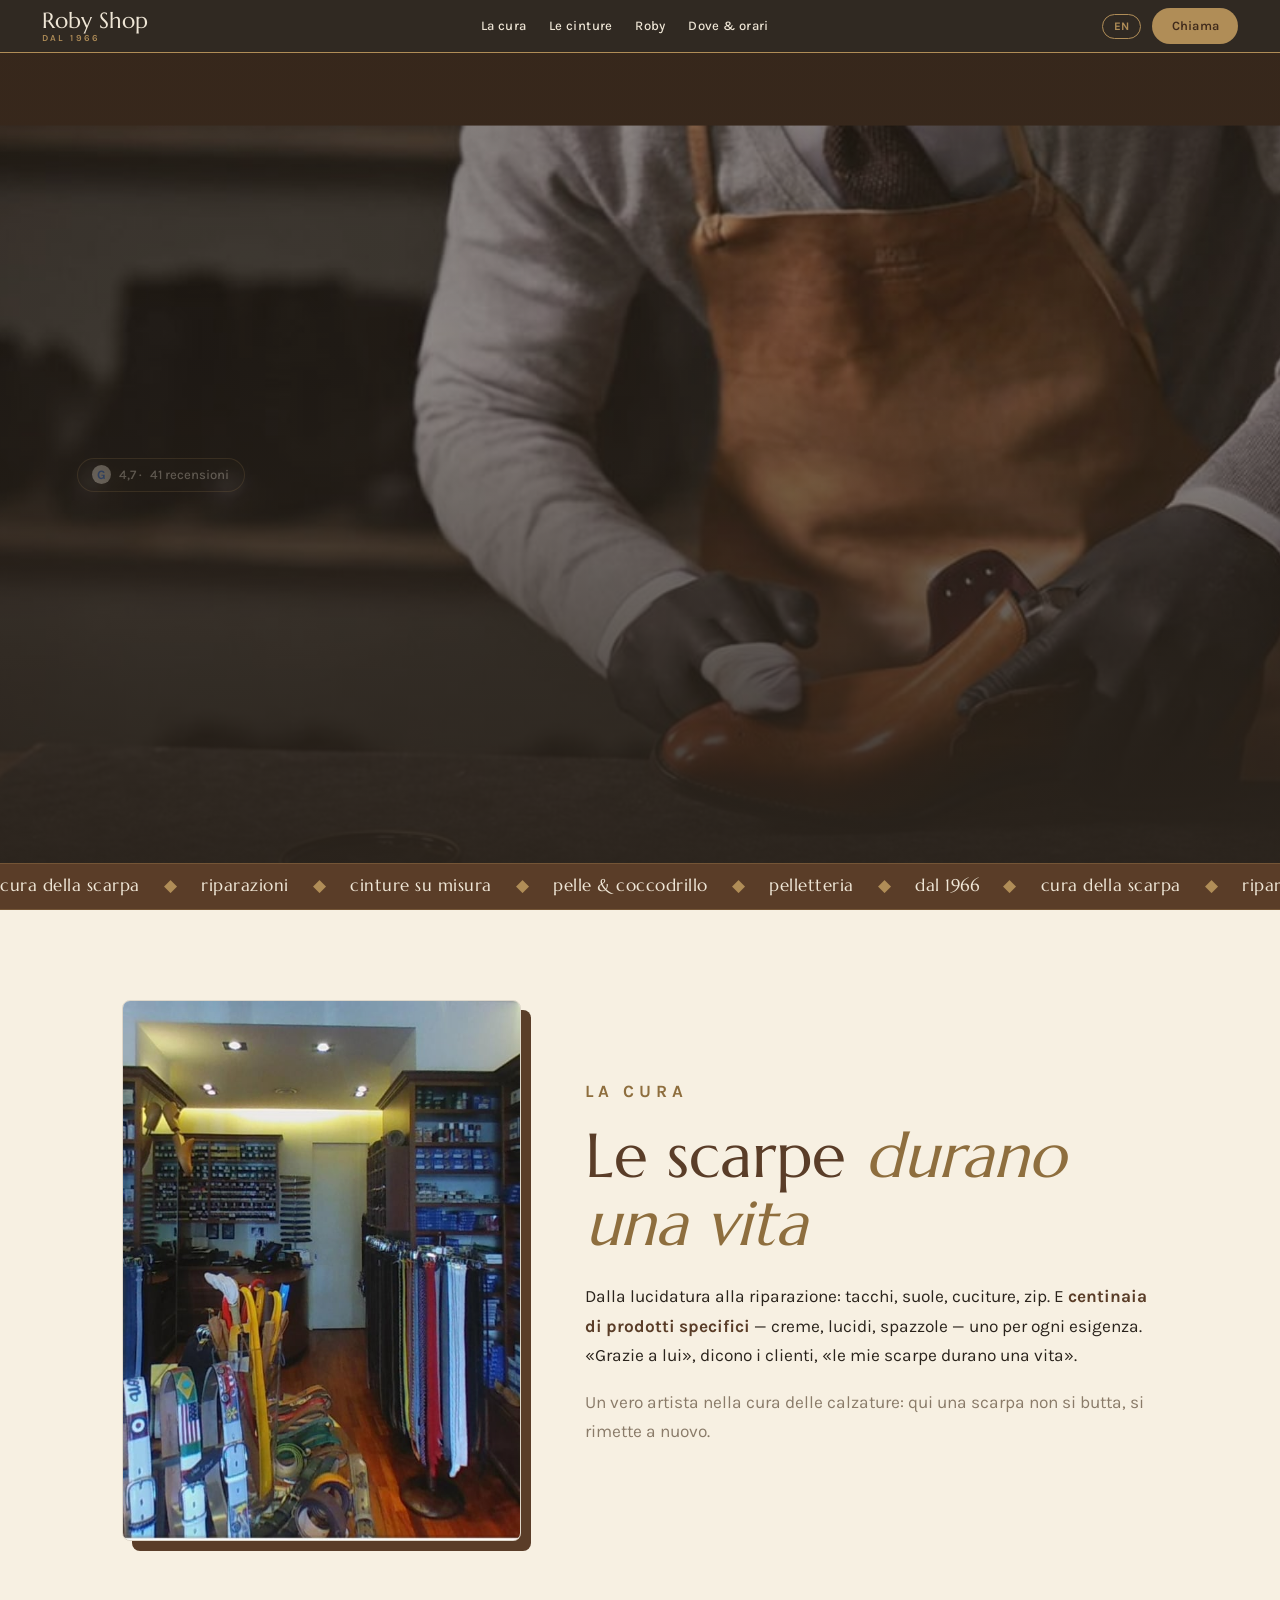
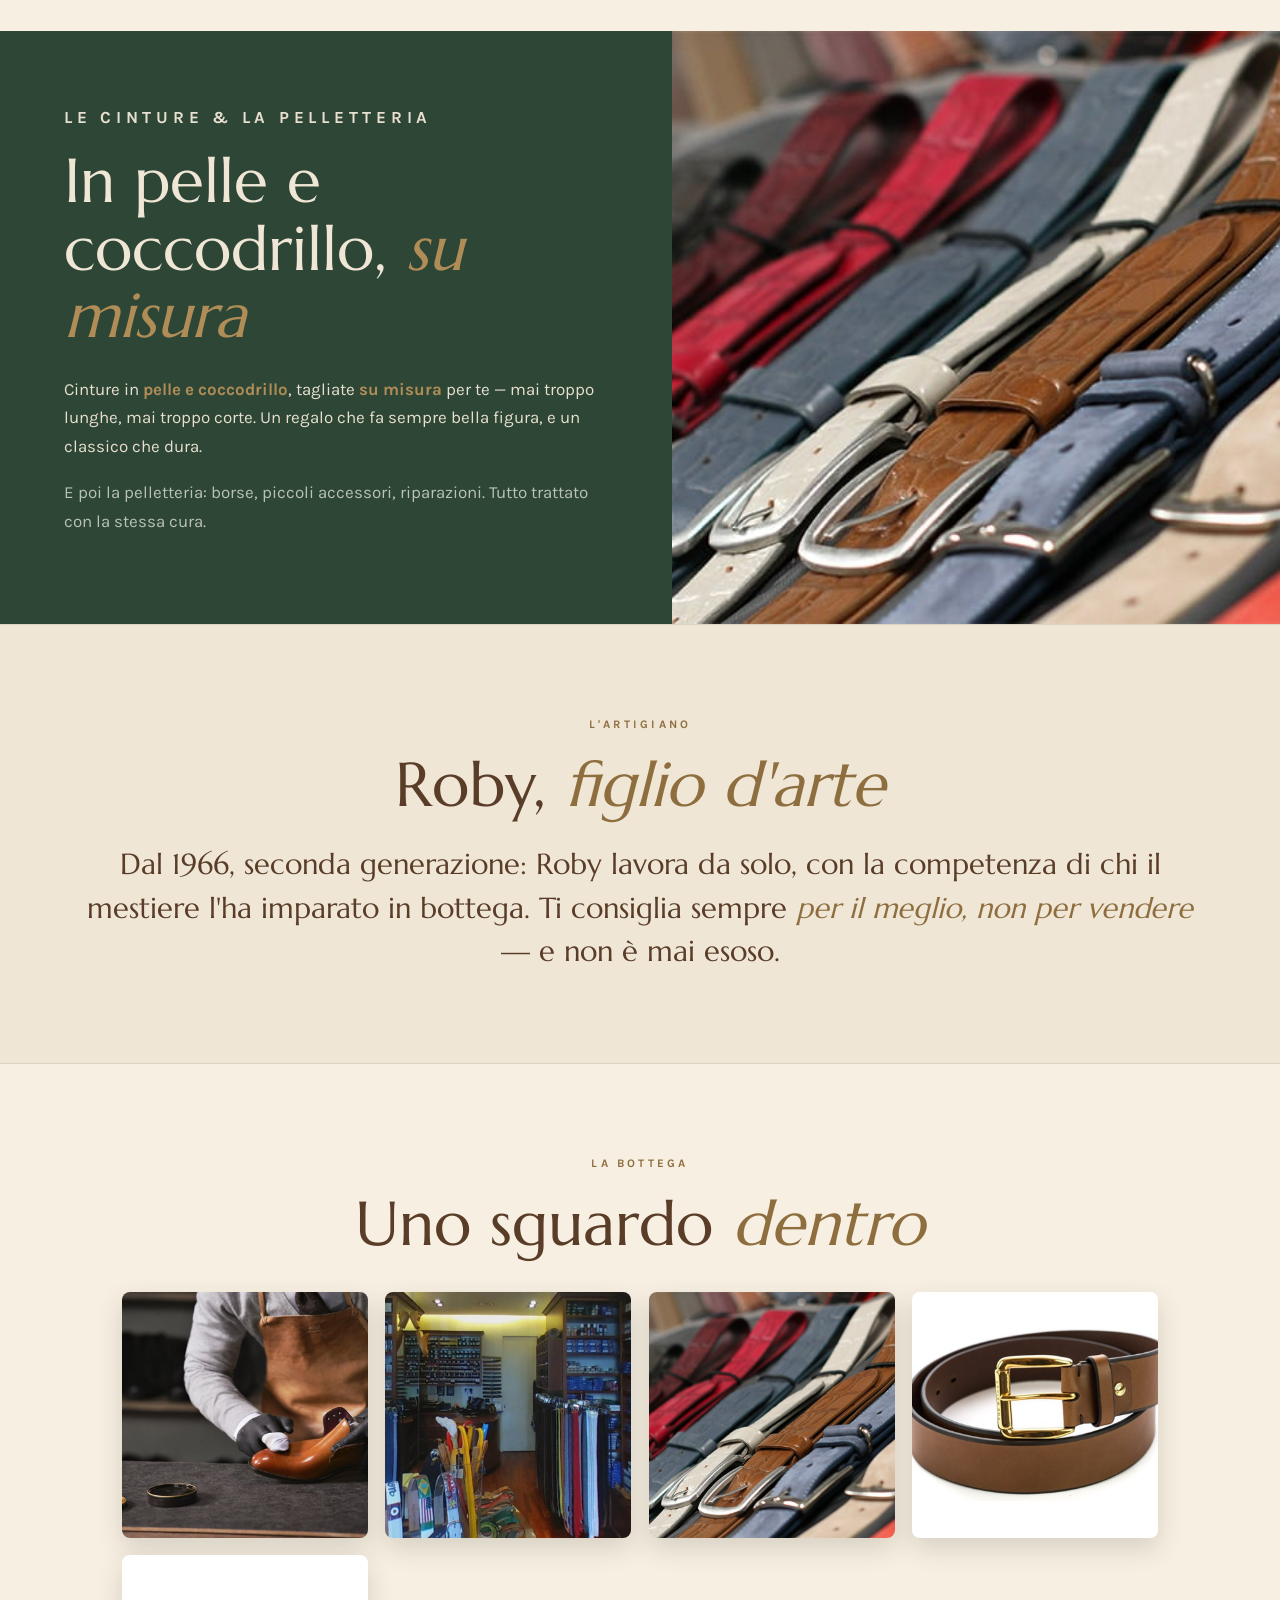
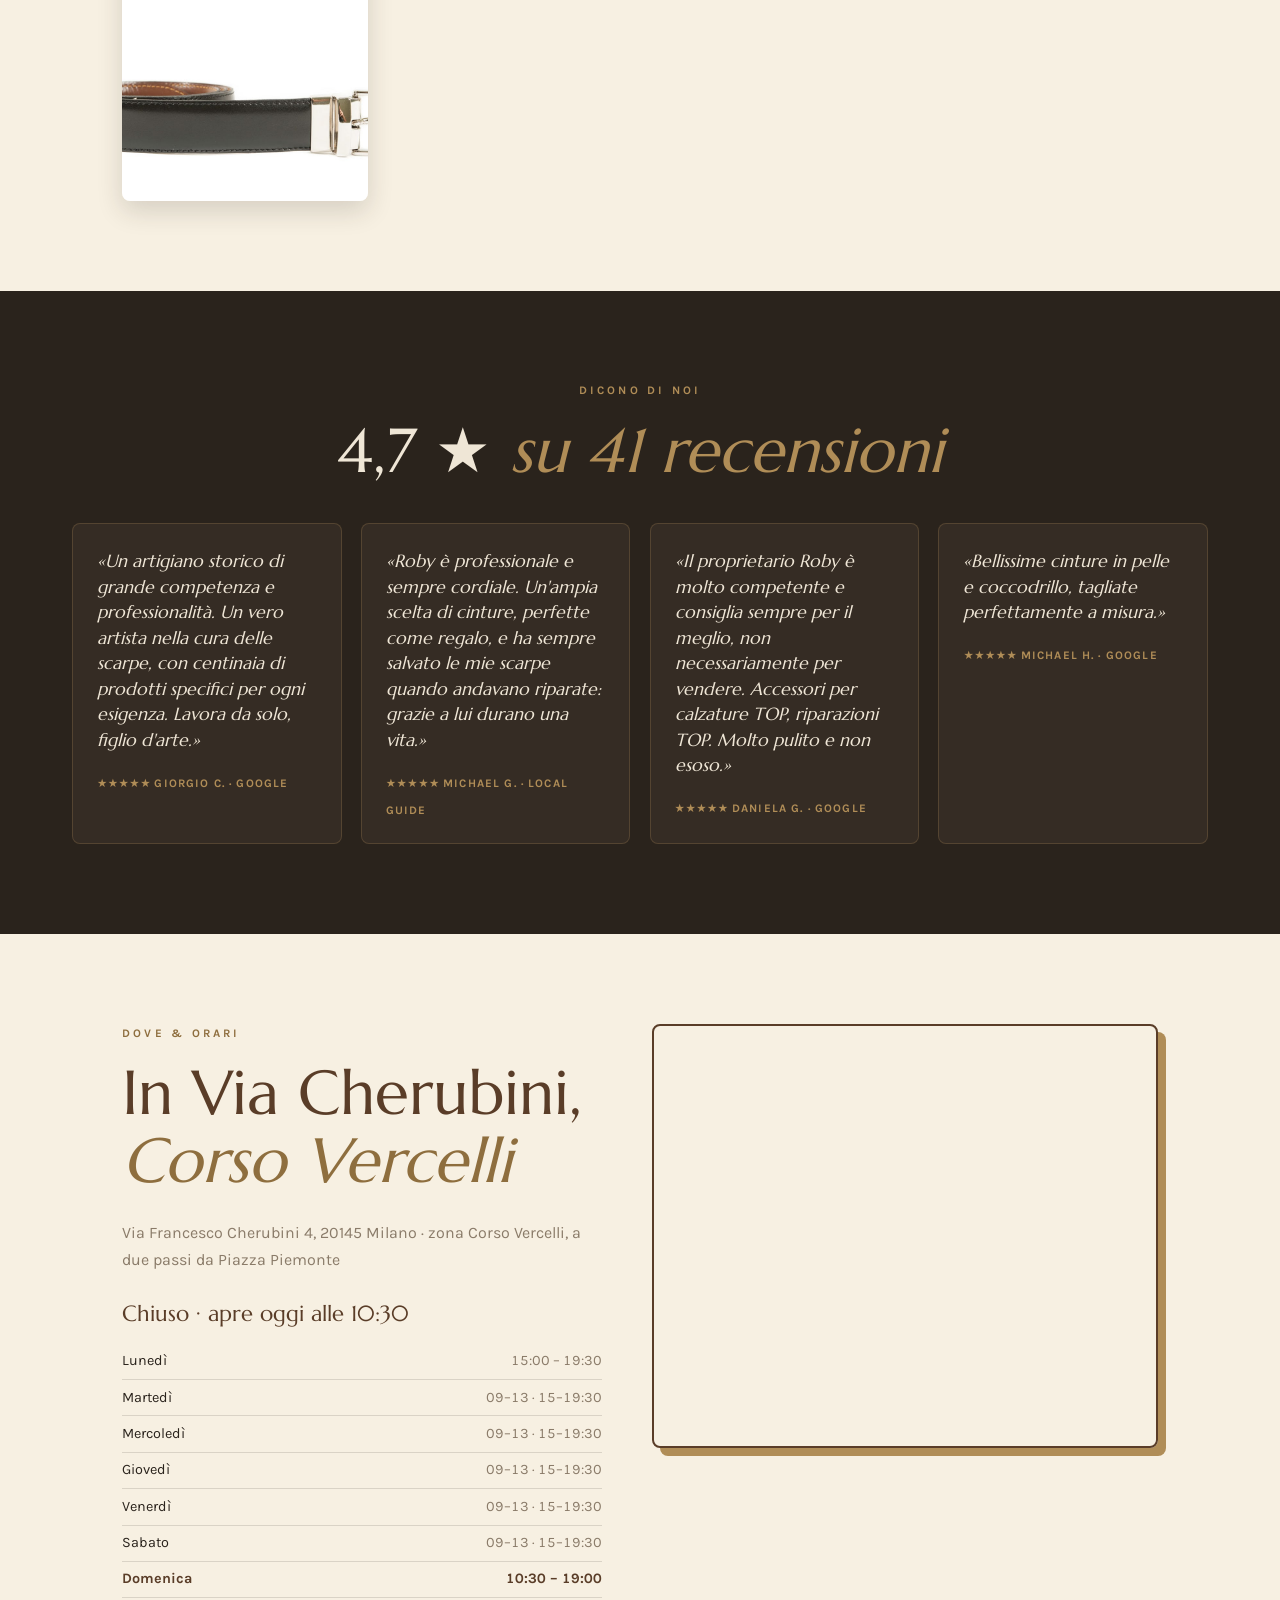
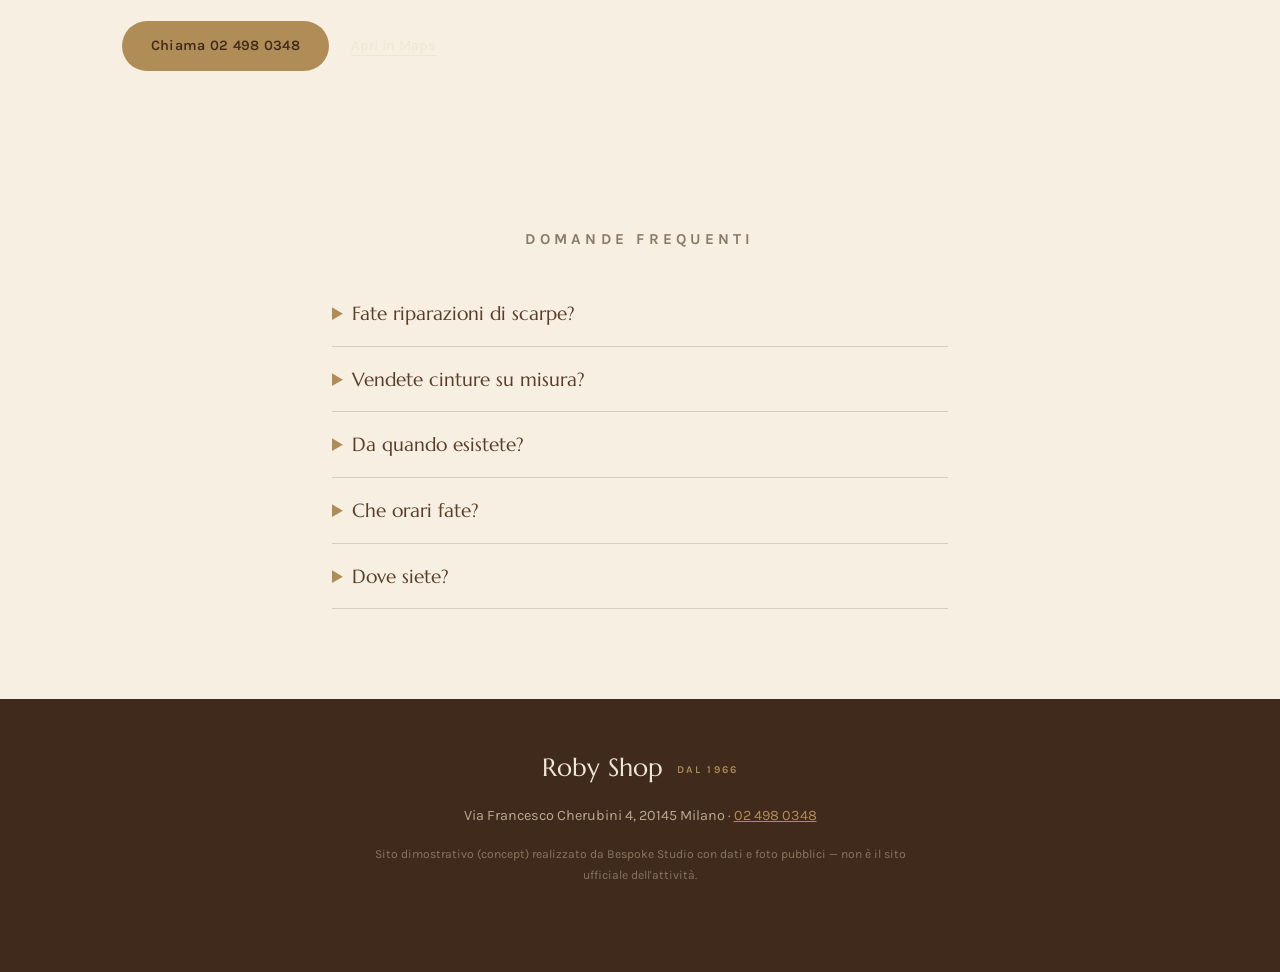
==== commit 7bfeaf46: "Fix flash: elimina doppia-animazione reveal (escludi firme dal reveal generico) + immediateRender:fa" ====
--- a/index.html
+++ b/index.html
@@ -231,6 +231,6 @@
 
 <script src="https://cdnjs.cloudflare.com/ajax/libs/gsap/3.12.5/gsap.min.js" defer></script>
 <script src="https://cdnjs.cloudflare.com/ajax/libs/gsap/3.12.5/ScrollTrigger.min.js" defer></script>
-<script src="js/main.js?v=1" defer></script>
+<script src="js/main.js?v=3" defer></script>
 </body>
 </html>
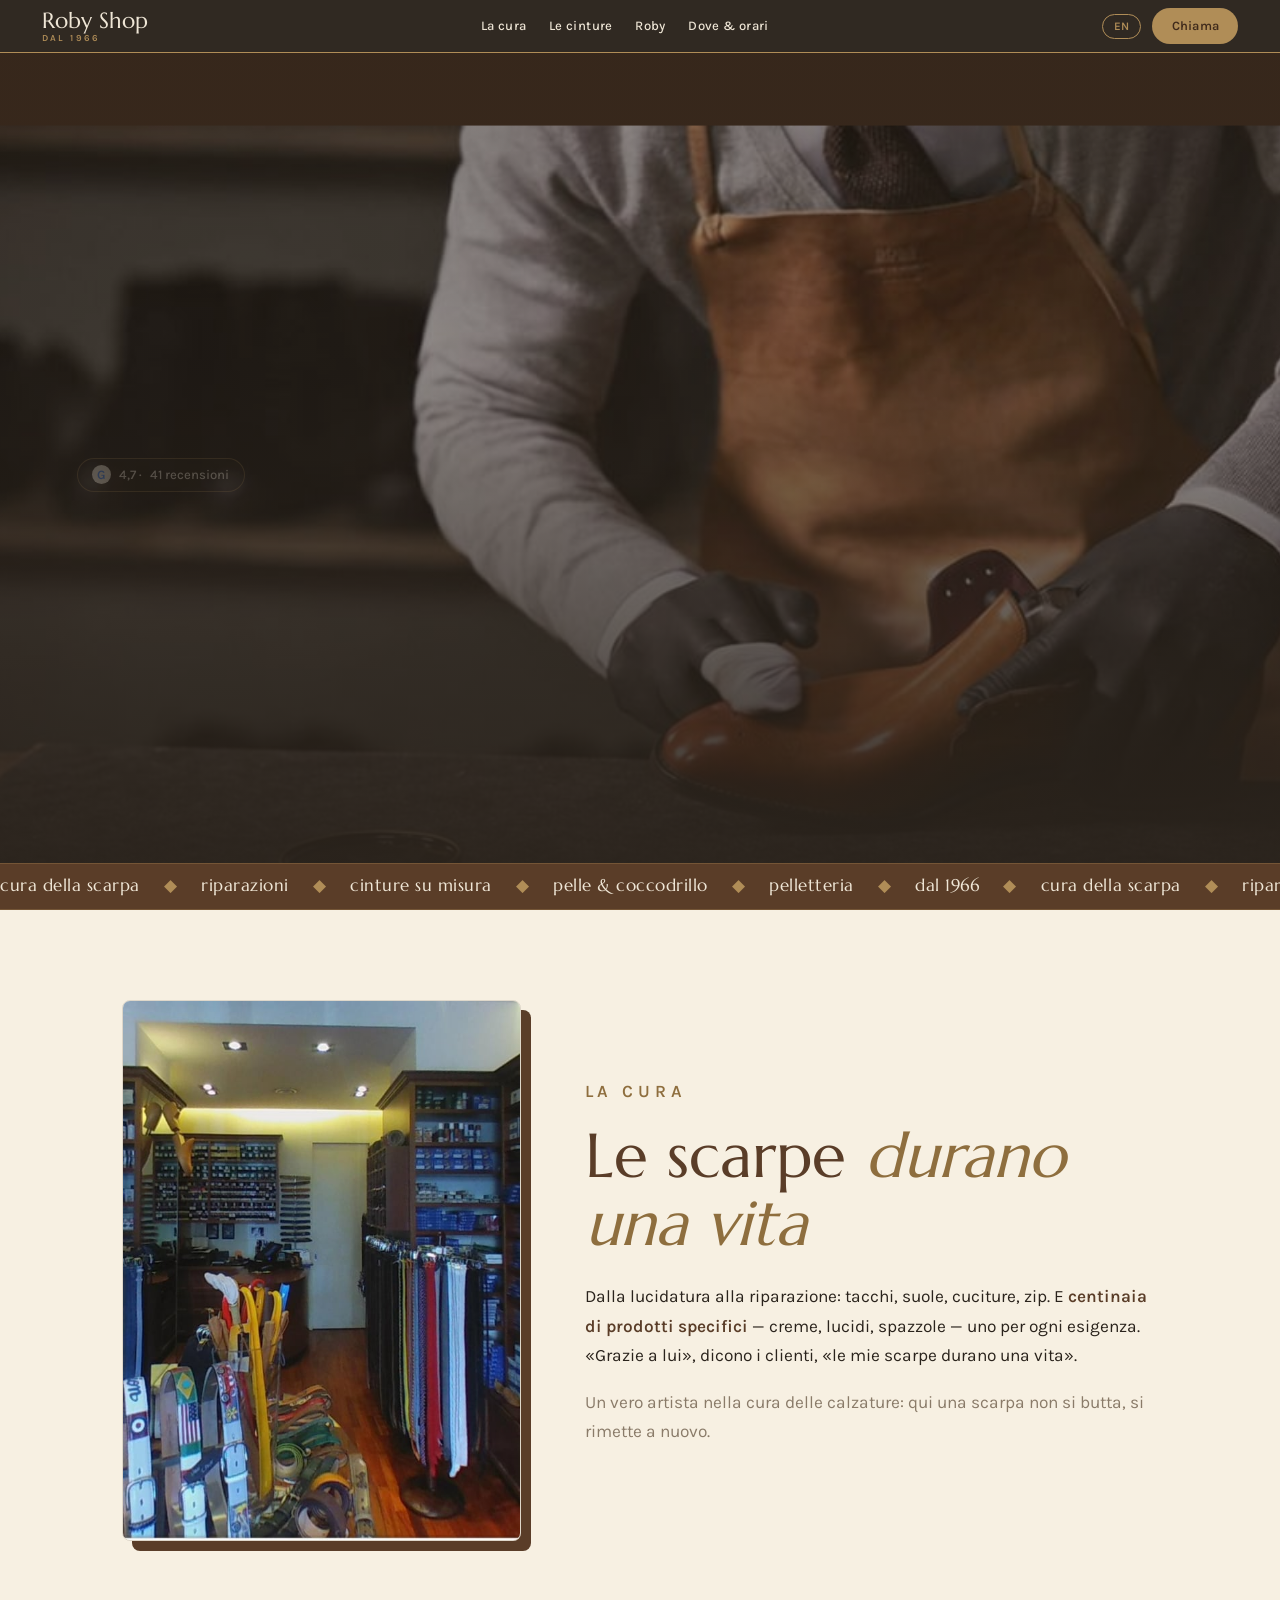
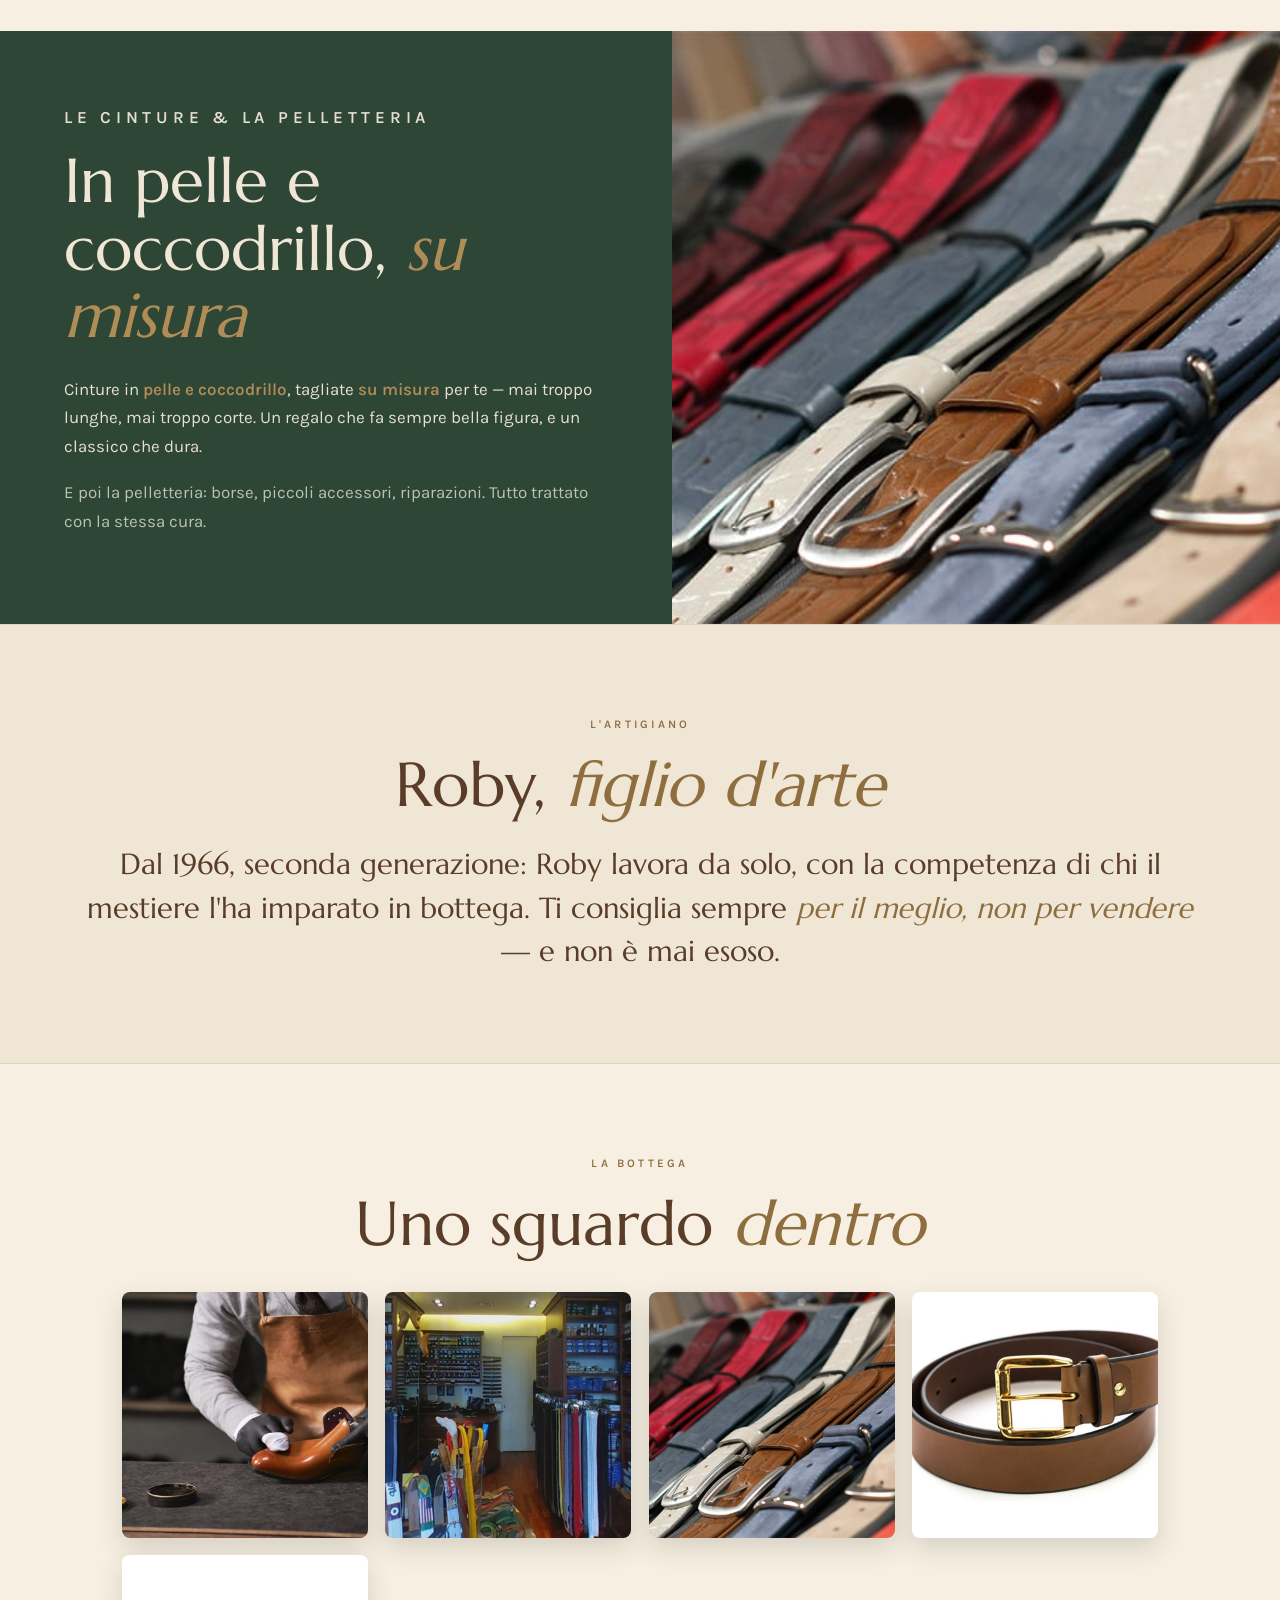
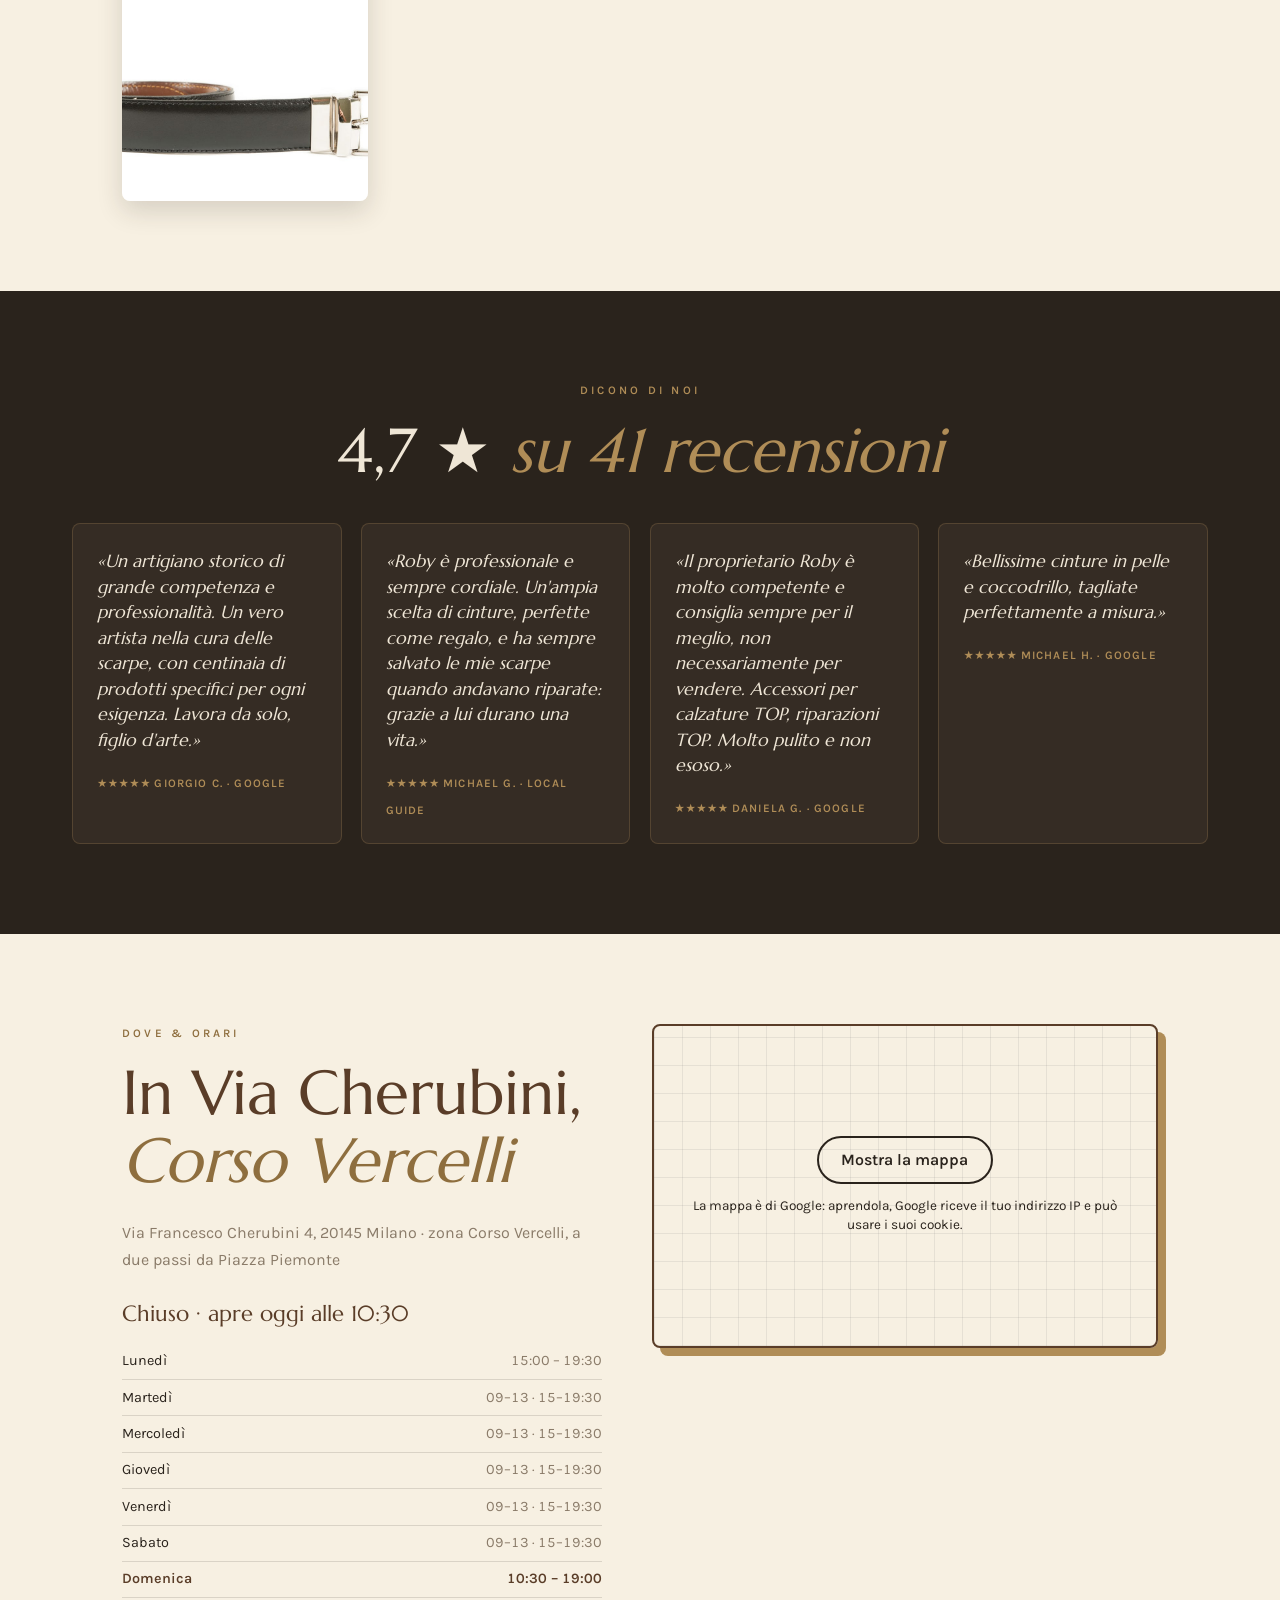
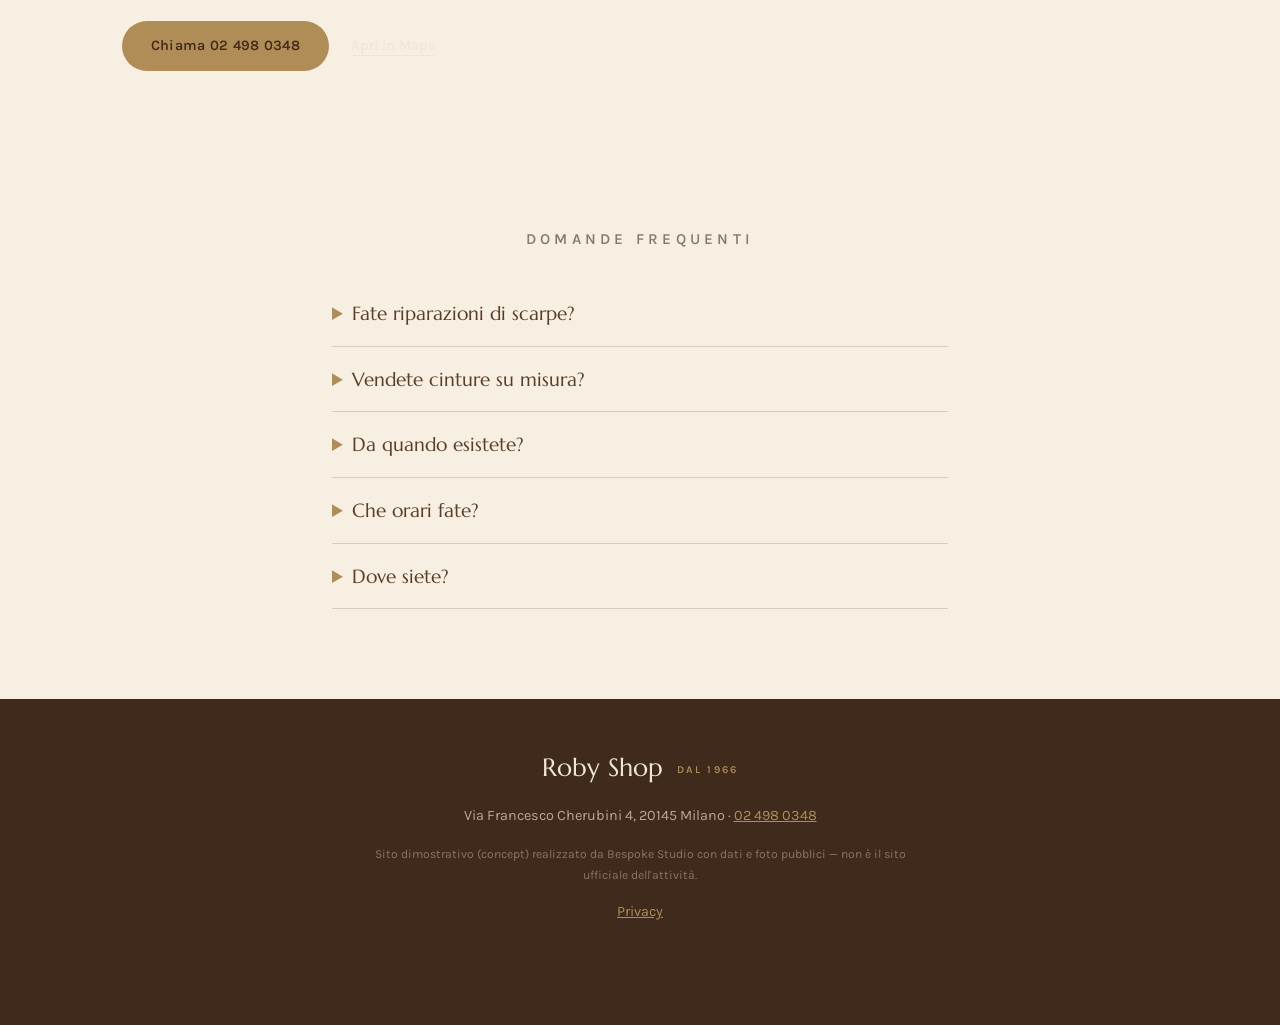
==== commit b6aeb5a1: "Privacy e pulizia: caratteri sul sito, mappa al clic, informativa, noindex - caratteri copiati nel s" ====
--- a/index.html
+++ b/index.html
@@ -3,6 +3,7 @@
 <head>
 <meta charset="UTF-8">
 <meta name="viewport" content="width=device-width, initial-scale=1.0">
+<meta name="robots" content="noindex">
 <title>Roby Shop — cura della scarpa e pelletteria dal 1966, Corso Vercelli Milano</title>
 <meta name="description" content="Roby Shop, dal 1966 in Via Cherubini 4 a Milano (Corso Vercelli): la cura della scarpa con centinaia di prodotti e riparazioni impeccabili, le cinture in pelle e coccodrillo tagliate a misura, la pelletteria. L'artigiano che fa durare le tue scarpe una vita. Chiama 02 498 0348.">
 <link rel="canonical" href="https://rotenzark.github.io/roby-shop/">
@@ -15,9 +16,7 @@
 <link rel="icon" href="img/favicon.svg" type="image/svg+xml">
 <link rel="icon" href="img/favicon-32.png" type="image/png" sizes="32x32">
 <link rel="apple-touch-icon" href="img/apple-touch-icon.png">
-<link rel="preconnect" href="https://fonts.googleapis.com">
-<link rel="preconnect" href="https://fonts.gstatic.com" crossorigin>
-<link href="https://fonts.googleapis.com/css2?family=Marcellus&family=Karla:ital,wght@0,300;0,400;0,500;0,600;1,400&display=swap" rel="stylesheet">
+<link rel="stylesheet" href="fonts/fonts.css?v=1">
 <link rel="stylesheet" href="css/styles.css?v=1">
 <script type="application/ld+json">
 {
@@ -31,24 +30,100 @@
       "telephone": "+39024980348",
       "priceRange": "€€",
       "description": "Bottega di cura della scarpa, riparazioni e pelletteria dal 1966 in Corso Vercelli, Milano: centinaia di prodotti per la cura, cinture in pelle e coccodrillo tagliate a misura.",
-      "address": { "@type": "PostalAddress", "streetAddress": "Via Francesco Cherubini 4", "addressLocality": "Milano", "postalCode": "20145", "addressCountry": "IT" },
-      "geo": { "@type": "GeoCoordinates", "latitude": 45.4669015, "longitude": 9.159762 },
-      "aggregateRating": { "@type": "AggregateRating", "ratingValue": "4.7", "reviewCount": "41", "bestRating": "5" },
+      "address": {
+        "@type": "PostalAddress",
+        "streetAddress": "Via Francesco Cherubini 4",
+        "addressLocality": "Milano",
+        "postalCode": "20145",
+        "addressCountry": "IT"
+      },
+      "geo": {
+        "@type": "GeoCoordinates",
+        "latitude": 45.4669015,
+        "longitude": 9.159762
+      },
       "openingHoursSpecification": [
-        { "@type": "OpeningHoursSpecification", "dayOfWeek": "Monday", "opens": "15:00", "closes": "19:30" },
-        { "@type": "OpeningHoursSpecification", "dayOfWeek": ["Tuesday","Wednesday","Thursday","Friday","Saturday"], "opens": "09:00", "closes": "13:00" },
-        { "@type": "OpeningHoursSpecification", "dayOfWeek": ["Tuesday","Wednesday","Thursday","Friday","Saturday"], "opens": "15:00", "closes": "19:30" },
-        { "@type": "OpeningHoursSpecification", "dayOfWeek": "Sunday", "opens": "10:30", "closes": "19:00" }
+        {
+          "@type": "OpeningHoursSpecification",
+          "dayOfWeek": "Monday",
+          "opens": "15:00",
+          "closes": "19:30"
+        },
+        {
+          "@type": "OpeningHoursSpecification",
+          "dayOfWeek": [
+            "Tuesday",
+            "Wednesday",
+            "Thursday",
+            "Friday",
+            "Saturday"
+          ],
+          "opens": "09:00",
+          "closes": "13:00"
+        },
+        {
+          "@type": "OpeningHoursSpecification",
+          "dayOfWeek": [
+            "Tuesday",
+            "Wednesday",
+            "Thursday",
+            "Friday",
+            "Saturday"
+          ],
+          "opens": "15:00",
+          "closes": "19:30"
+        },
+        {
+          "@type": "OpeningHoursSpecification",
+          "dayOfWeek": "Sunday",
+          "opens": "10:30",
+          "closes": "19:00"
+        }
       ]
     },
     {
       "@type": "FAQPage",
       "mainEntity": [
-        { "@type": "Question", "name": "Fate riparazioni di scarpe?", "acceptedAnswer": { "@type": "Answer", "text": "Sì: tacchi, suole, cuciture, zip. E la cura completa con centinaia di prodotti specifici — lucidi, creme, spazzole — per far durare le tue scarpe una vita." } },
-        { "@type": "Question", "name": "Vendete cinture su misura?", "acceptedAnswer": { "@type": "Answer", "text": "Sì: cinture in pelle e in coccodrillo, tagliate a misura per te. Perfette anche come regalo. E ripariamo borse e pelletteria." } },
-        { "@type": "Question", "name": "Da quando esistete?", "acceptedAnswer": { "@type": "Answer", "text": "Dal 1966. Roby è un artigiano figlio d'arte, seconda generazione: consiglia sempre per il meglio, non per vendere." } },
-        { "@type": "Question", "name": "Che orari fate?", "acceptedAnswer": { "@type": "Answer", "text": "Lunedì 15:00–19:30; da martedì a sabato 09:00–13:00 e 15:00–19:30; domenica 10:30–19:00." } },
-        { "@type": "Question", "name": "Dove siete?", "acceptedAnswer": { "@type": "Answer", "text": "In Via Francesco Cherubini 4 a Milano, zona Corso Vercelli. Per informazioni chiama 02 498 0348." } }
+        {
+          "@type": "Question",
+          "name": "Fate riparazioni di scarpe?",
+          "acceptedAnswer": {
+            "@type": "Answer",
+            "text": "Sì: tacchi, suole, cuciture, zip. E la cura completa con centinaia di prodotti specifici — lucidi, creme, spazzole — per far durare le tue scarpe una vita."
+          }
+        },
+        {
+          "@type": "Question",
+          "name": "Vendete cinture su misura?",
+          "acceptedAnswer": {
+            "@type": "Answer",
+            "text": "Sì: cinture in pelle e in coccodrillo, tagliate a misura per te. Perfette anche come regalo. E ripariamo borse e pelletteria."
+          }
+        },
+        {
+          "@type": "Question",
+          "name": "Da quando esistete?",
+          "acceptedAnswer": {
+            "@type": "Answer",
+            "text": "Dal 1966. Roby è un artigiano figlio d'arte, seconda generazione: consiglia sempre per il meglio, non per vendere."
+          }
+        },
+        {
+          "@type": "Question",
+          "name": "Che orari fate?",
+          "acceptedAnswer": {
+            "@type": "Answer",
+            "text": "Lunedì 15:00–19:30; da martedì a sabato 09:00–13:00 e 15:00–19:30; domenica 10:30–19:00."
+          }
+        },
+        {
+          "@type": "Question",
+          "name": "Dove siete?",
+          "acceptedAnswer": {
+            "@type": "Answer",
+            "text": "In Via Francesco Cherubini 4 a Milano, zona Corso Vercelli. Per informazioni chiama 02 498 0348."
+          }
+        }
       ]
     }
   ]
@@ -193,7 +268,7 @@
     </div>
     <div class="dove-media">
       <div class="mappa reveal">
-        <iframe title="Mappa: Roby Shop, Via Cherubini 4, Milano" src="https://www.google.com/maps?q=Roby+Shop,+Via+Cherubini+4,+20145+Milano&output=embed" loading="lazy" referrerpolicy="no-referrer-when-downgrade" allowfullscreen></iframe>
+        <div class="mappa-clic" data-mappa-clic style="--mappa-h: 320px"><template><iframe title="Mappa: Roby Shop, Via Cherubini 4, Milano" src="https://www.google.com/maps?q=Roby+Shop,+Via+Cherubini+4,+20145+Milano&output=embed" loading="lazy" referrerpolicy="no-referrer-when-downgrade" allowfullscreen></iframe></template><div class="mappa-clic__velo"><a class="mappa-clic__btn" href="https://www.google.com/maps/place/Roby+Shop/@45.4669015,9.159762,17z" target="_blank" rel="noopener">Mostra la mappa</a><p class="mappa-clic__nota">La mappa è di Google: aprendola, Google riceve il tuo indirizzo IP e può usare i suoi cookie.</p></div></div>
       </div>
     </div>
   </section>
@@ -216,6 +291,7 @@
   <p class="foot-brand">Roby Shop <span>dal 1966</span></p>
   <p data-i18n="foot.dove">Via Francesco Cherubini 4, 20145 Milano · <a href="tel:+39024980348">02 498 0348</a></p>
   <p class="foot-demo" data-i18n="foot.demo">Sito dimostrativo (concept) realizzato da Bespoke Studio con dati e foto pubblici — non è il sito ufficiale dell'attività.</p>
+  <p class="privacy-link"><a href="privacy.html">Privacy</a></p>
 </footer>
 
 <div class="actionbar" id="actionBar">
@@ -232,5 +308,6 @@
 <script src="https://cdnjs.cloudflare.com/ajax/libs/gsap/3.12.5/gsap.min.js" defer></script>
 <script src="https://cdnjs.cloudflare.com/ajax/libs/gsap/3.12.5/ScrollTrigger.min.js" defer></script>
 <script src="js/main.js?v=3" defer></script>
+<script src="js/mappa-clic.js?v=1" defer></script>
 </body>
 </html>
--- a/fonts/fonts.css
+++ b/fonts/fonts.css
@@ -0,0 +1,109 @@
+/* Caratteri ospitati sul sito: nessuna richiesta a Google Fonts o Fontshare (giro privacy 1/10/2026). Licenze in LICENSE.txt. */
+/* latin-ext */
+@font-face {
+  font-family: 'Karla';
+  font-style: italic;
+  font-weight: 400;
+  font-display: swap;
+  src: url(karla-v33-qkBKXvYC6trAT7RQNNK2EG7SIwPWMNlCV3lGb7PnGw.woff2) format('woff2');
+  unicode-range: U+0100-02BA, U+02BD-02C5, U+02C7-02CC, U+02CE-02D7, U+02DD-02FF, U+0304, U+0308, U+0329, U+1D00-1DBF, U+1E00-1E9F, U+1EF2-1EFF, U+2020, U+20A0-20AB, U+20AD-20C0, U+2113, U+2C60-2C7F, U+A720-A7FF;
+}
+/* latin */
+@font-face {
+  font-family: 'Karla';
+  font-style: italic;
+  font-weight: 400;
+  font-display: swap;
+  src: url(karla-v33-qkBKXvYC6trAT7RQNNK2EG7SIwPWMNlCV3lIb7M.woff2) format('woff2');
+  unicode-range: U+0000-00FF, U+0131, U+0152-0153, U+02BB-02BC, U+02C6, U+02DA, U+02DC, U+0304, U+0308, U+0329, U+2000-206F, U+20AC, U+2122, U+2191, U+2193, U+2212, U+2215, U+FEFF, U+FFFD;
+}
+/* latin-ext */
+@font-face {
+  font-family: 'Karla';
+  font-style: normal;
+  font-weight: 300;
+  font-display: swap;
+  src: url(karla-v33-qkBbXvYC6trAT7RbLtyG5Q.woff2) format('woff2');
+  unicode-range: U+0100-02BA, U+02BD-02C5, U+02C7-02CC, U+02CE-02D7, U+02DD-02FF, U+0304, U+0308, U+0329, U+1D00-1DBF, U+1E00-1E9F, U+1EF2-1EFF, U+2020, U+20A0-20AB, U+20AD-20C0, U+2113, U+2C60-2C7F, U+A720-A7FF;
+}
+/* latin */
+@font-face {
+  font-family: 'Karla';
+  font-style: normal;
+  font-weight: 300;
+  font-display: swap;
+  src: url(karla-v33-qkBbXvYC6trAT7RVLtw.woff2) format('woff2');
+  unicode-range: U+0000-00FF, U+0131, U+0152-0153, U+02BB-02BC, U+02C6, U+02DA, U+02DC, U+0304, U+0308, U+0329, U+2000-206F, U+20AC, U+2122, U+2191, U+2193, U+2212, U+2215, U+FEFF, U+FFFD;
+}
+/* latin-ext */
+@font-face {
+  font-family: 'Karla';
+  font-style: normal;
+  font-weight: 400;
+  font-display: swap;
+  src: url(karla-v33-qkBbXvYC6trAT7RbLtyG5Q.woff2) format('woff2');
+  unicode-range: U+0100-02BA, U+02BD-02C5, U+02C7-02CC, U+02CE-02D7, U+02DD-02FF, U+0304, U+0308, U+0329, U+1D00-1DBF, U+1E00-1E9F, U+1EF2-1EFF, U+2020, U+20A0-20AB, U+20AD-20C0, U+2113, U+2C60-2C7F, U+A720-A7FF;
+}
+/* latin */
+@font-face {
+  font-family: 'Karla';
+  font-style: normal;
+  font-weight: 400;
+  font-display: swap;
+  src: url(karla-v33-qkBbXvYC6trAT7RVLtw.woff2) format('woff2');
+  unicode-range: U+0000-00FF, U+0131, U+0152-0153, U+02BB-02BC, U+02C6, U+02DA, U+02DC, U+0304, U+0308, U+0329, U+2000-206F, U+20AC, U+2122, U+2191, U+2193, U+2212, U+2215, U+FEFF, U+FFFD;
+}
+/* latin-ext */
+@font-face {
+  font-family: 'Karla';
+  font-style: normal;
+  font-weight: 500;
+  font-display: swap;
+  src: url(karla-v33-qkBbXvYC6trAT7RbLtyG5Q.woff2) format('woff2');
+  unicode-range: U+0100-02BA, U+02BD-02C5, U+02C7-02CC, U+02CE-02D7, U+02DD-02FF, U+0304, U+0308, U+0329, U+1D00-1DBF, U+1E00-1E9F, U+1EF2-1EFF, U+2020, U+20A0-20AB, U+20AD-20C0, U+2113, U+2C60-2C7F, U+A720-A7FF;
+}
+/* latin */
+@font-face {
+  font-family: 'Karla';
+  font-style: normal;
+  font-weight: 500;
+  font-display: swap;
+  src: url(karla-v33-qkBbXvYC6trAT7RVLtw.woff2) format('woff2');
+  unicode-range: U+0000-00FF, U+0131, U+0152-0153, U+02BB-02BC, U+02C6, U+02DA, U+02DC, U+0304, U+0308, U+0329, U+2000-206F, U+20AC, U+2122, U+2191, U+2193, U+2212, U+2215, U+FEFF, U+FFFD;
+}
+/* latin-ext */
+@font-face {
+  font-family: 'Karla';
+  font-style: normal;
+  font-weight: 600;
+  font-display: swap;
+  src: url(karla-v33-qkBbXvYC6trAT7RbLtyG5Q.woff2) format('woff2');
+  unicode-range: U+0100-02BA, U+02BD-02C5, U+02C7-02CC, U+02CE-02D7, U+02DD-02FF, U+0304, U+0308, U+0329, U+1D00-1DBF, U+1E00-1E9F, U+1EF2-1EFF, U+2020, U+20A0-20AB, U+20AD-20C0, U+2113, U+2C60-2C7F, U+A720-A7FF;
+}
+/* latin */
+@font-face {
+  font-family: 'Karla';
+  font-style: normal;
+  font-weight: 600;
+  font-display: swap;
+  src: url(karla-v33-qkBbXvYC6trAT7RVLtw.woff2) format('woff2');
+  unicode-range: U+0000-00FF, U+0131, U+0152-0153, U+02BB-02BC, U+02C6, U+02DA, U+02DC, U+0304, U+0308, U+0329, U+2000-206F, U+20AC, U+2122, U+2191, U+2193, U+2212, U+2215, U+FEFF, U+FFFD;
+}
+/* latin-ext */
+@font-face {
+  font-family: 'Marcellus';
+  font-style: normal;
+  font-weight: 400;
+  font-display: swap;
+  src: url(marcellus-v14-wEO_EBrOk8hQLDvIAF81WPoK7Es.woff2) format('woff2');
+  unicode-range: U+0100-02BA, U+02BD-02C5, U+02C7-02CC, U+02CE-02D7, U+02DD-02FF, U+0304, U+0308, U+0329, U+1D00-1DBF, U+1E00-1E9F, U+1EF2-1EFF, U+2020, U+20A0-20AB, U+20AD-20C0, U+2113, U+2C60-2C7F, U+A720-A7FF;
+}
+/* latin */
+@font-face {
+  font-family: 'Marcellus';
+  font-style: normal;
+  font-weight: 400;
+  font-display: swap;
+  src: url(marcellus-v14-wEO_EBrOk8hQLDvIAF81VvoK.woff2) format('woff2');
+  unicode-range: U+0000-00FF, U+0131, U+0152-0153, U+02BB-02BC, U+02C6, U+02DA, U+02DC, U+0304, U+0308, U+0329, U+2000-206F, U+20AC, U+2122, U+2191, U+2193, U+2212, U+2215, U+FEFF, U+FFFD;
+}
--- a/css/styles.css
+++ b/css/styles.css
@@ -184,3 +184,12 @@
   footer{padding-bottom:6.4rem}
   .rec-grid{grid-template-columns:1fr}
 }
+
+/*MAPPACLIC*/
+/* la mappa Google si carica solo al clic (giro privacy 1/10/2026) */
+.mappa-clic { display: flex; align-items: center; justify-content: center; width: 100%; height: 100%; min-height: var(--mappa-h, 320px); box-sizing: border-box; padding: 24px; text-align: center; background: repeating-linear-gradient(0deg, rgba(127, 127, 127, 0.14) 0 1px, transparent 1px 28px), repeating-linear-gradient(90deg, rgba(127, 127, 127, 0.14) 0 1px, transparent 1px 28px); }
+.mappa-clic__velo { display: flex; flex-direction: column; align-items: center; gap: 12px; max-width: 32em; }
+.mappa-clic__btn { display: inline-block; padding: 0.75em 1.4em; border: 2px solid currentColor; border-radius: 999px; color: inherit; font: inherit; font-weight: 600; line-height: 1.2; text-decoration: none; background: transparent; cursor: pointer; }
+.mappa-clic__btn:hover, .mappa-clic__btn:focus-visible { text-decoration: underline; }
+.mappa-clic__nota { margin: 0; font-size: 0.85em; line-height: 1.45; }
+/*/MAPPACLIC*/
